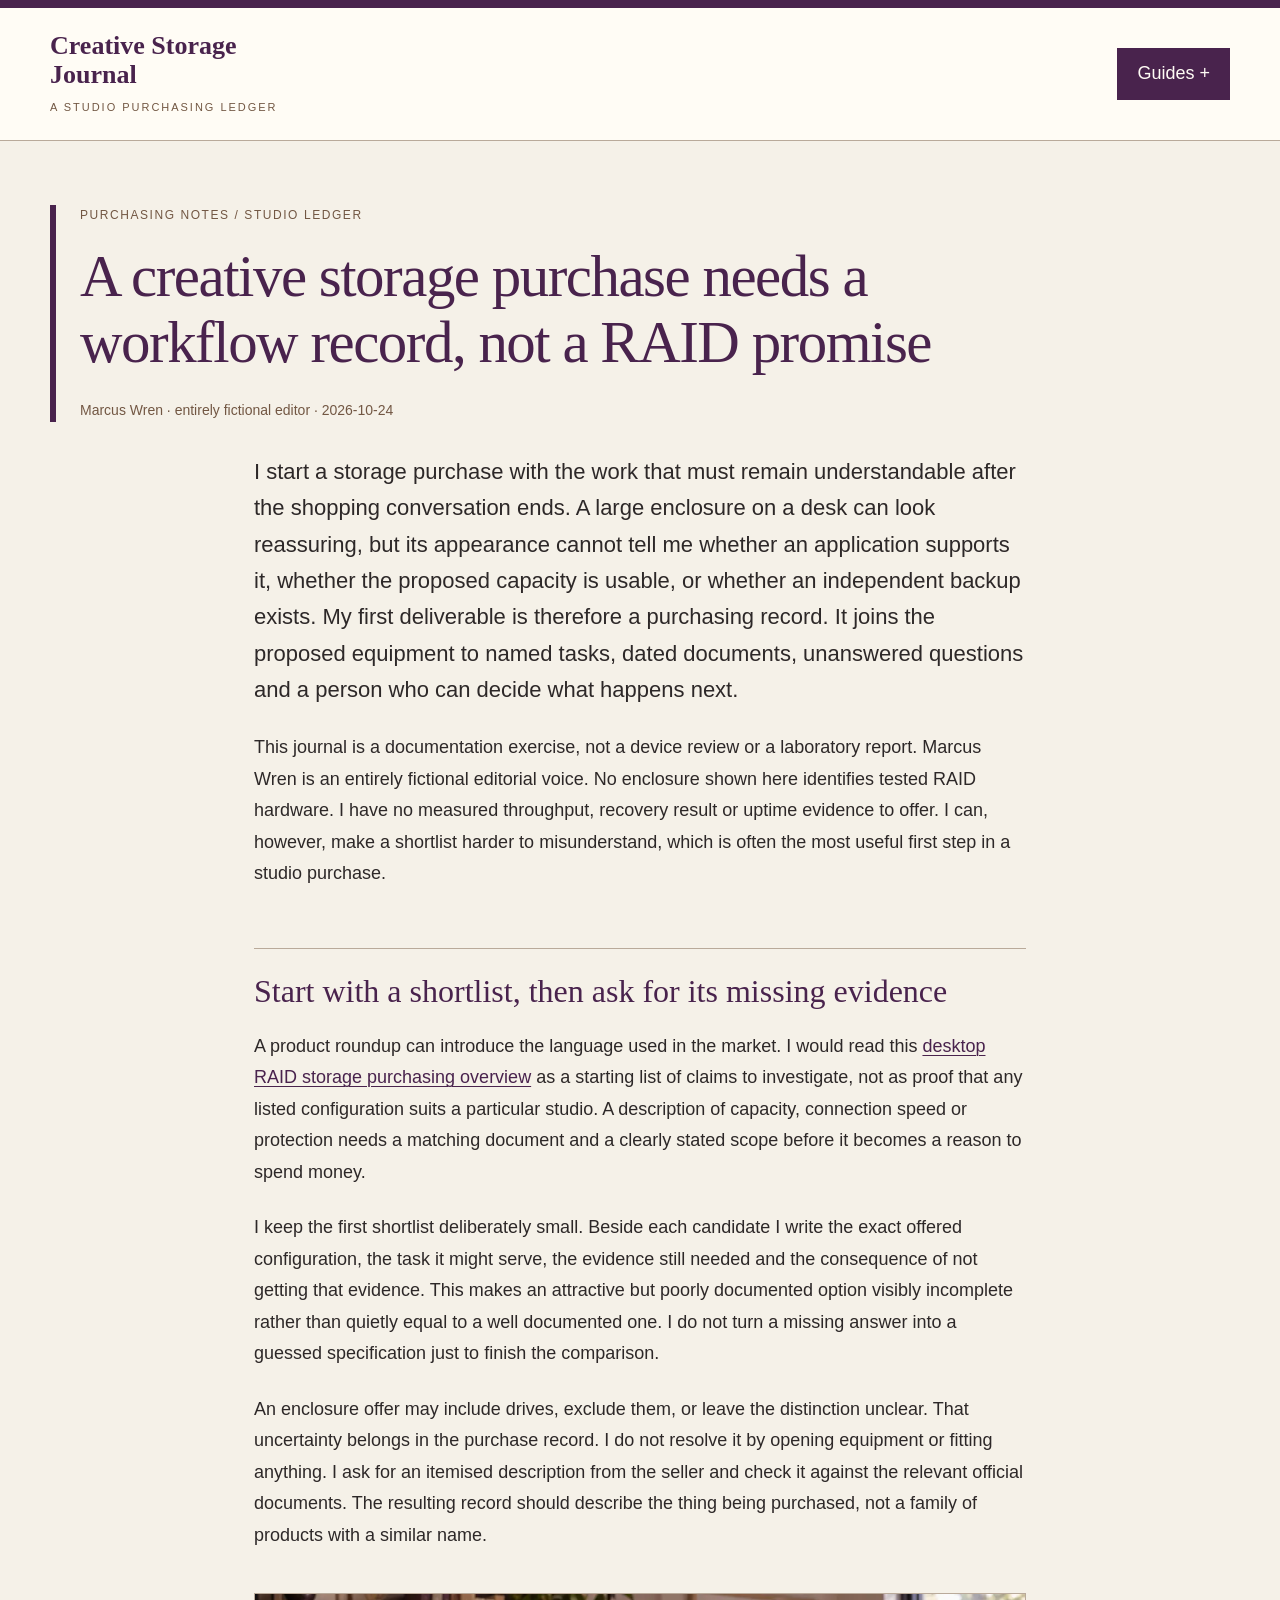
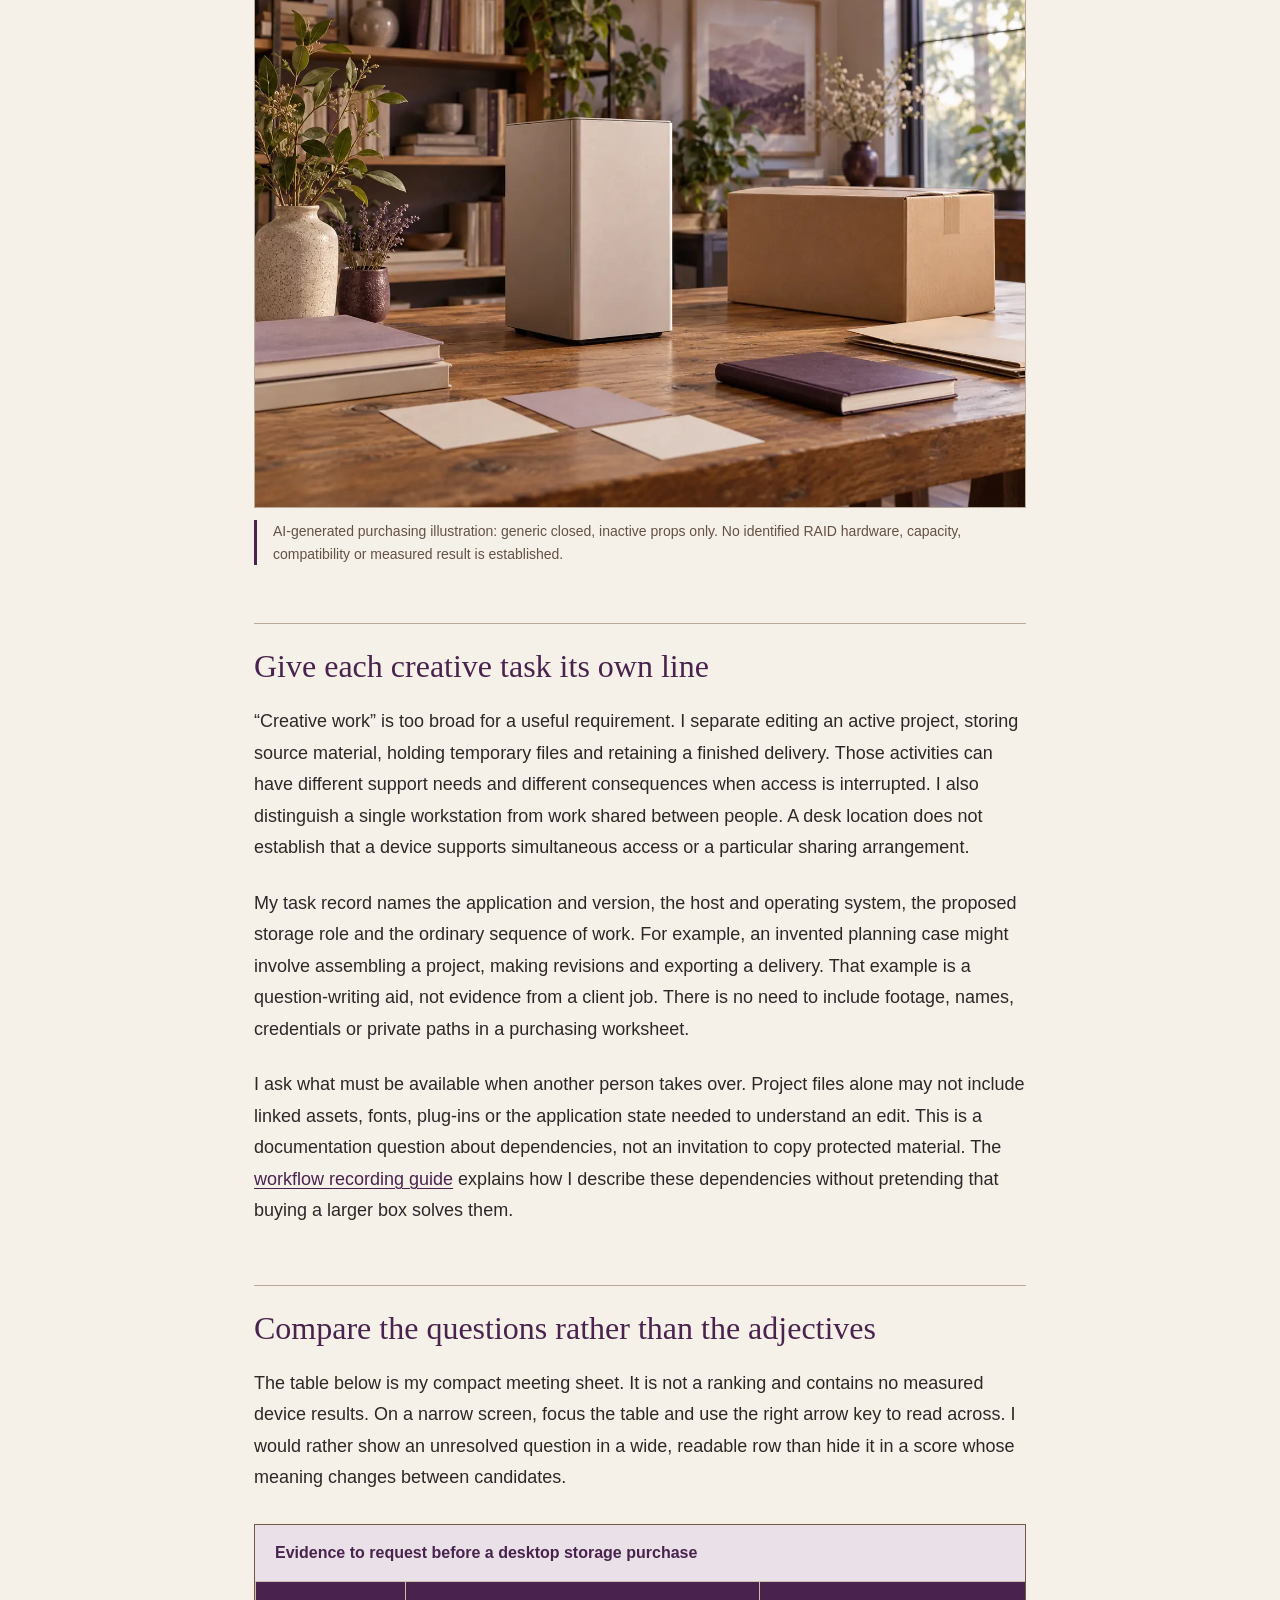
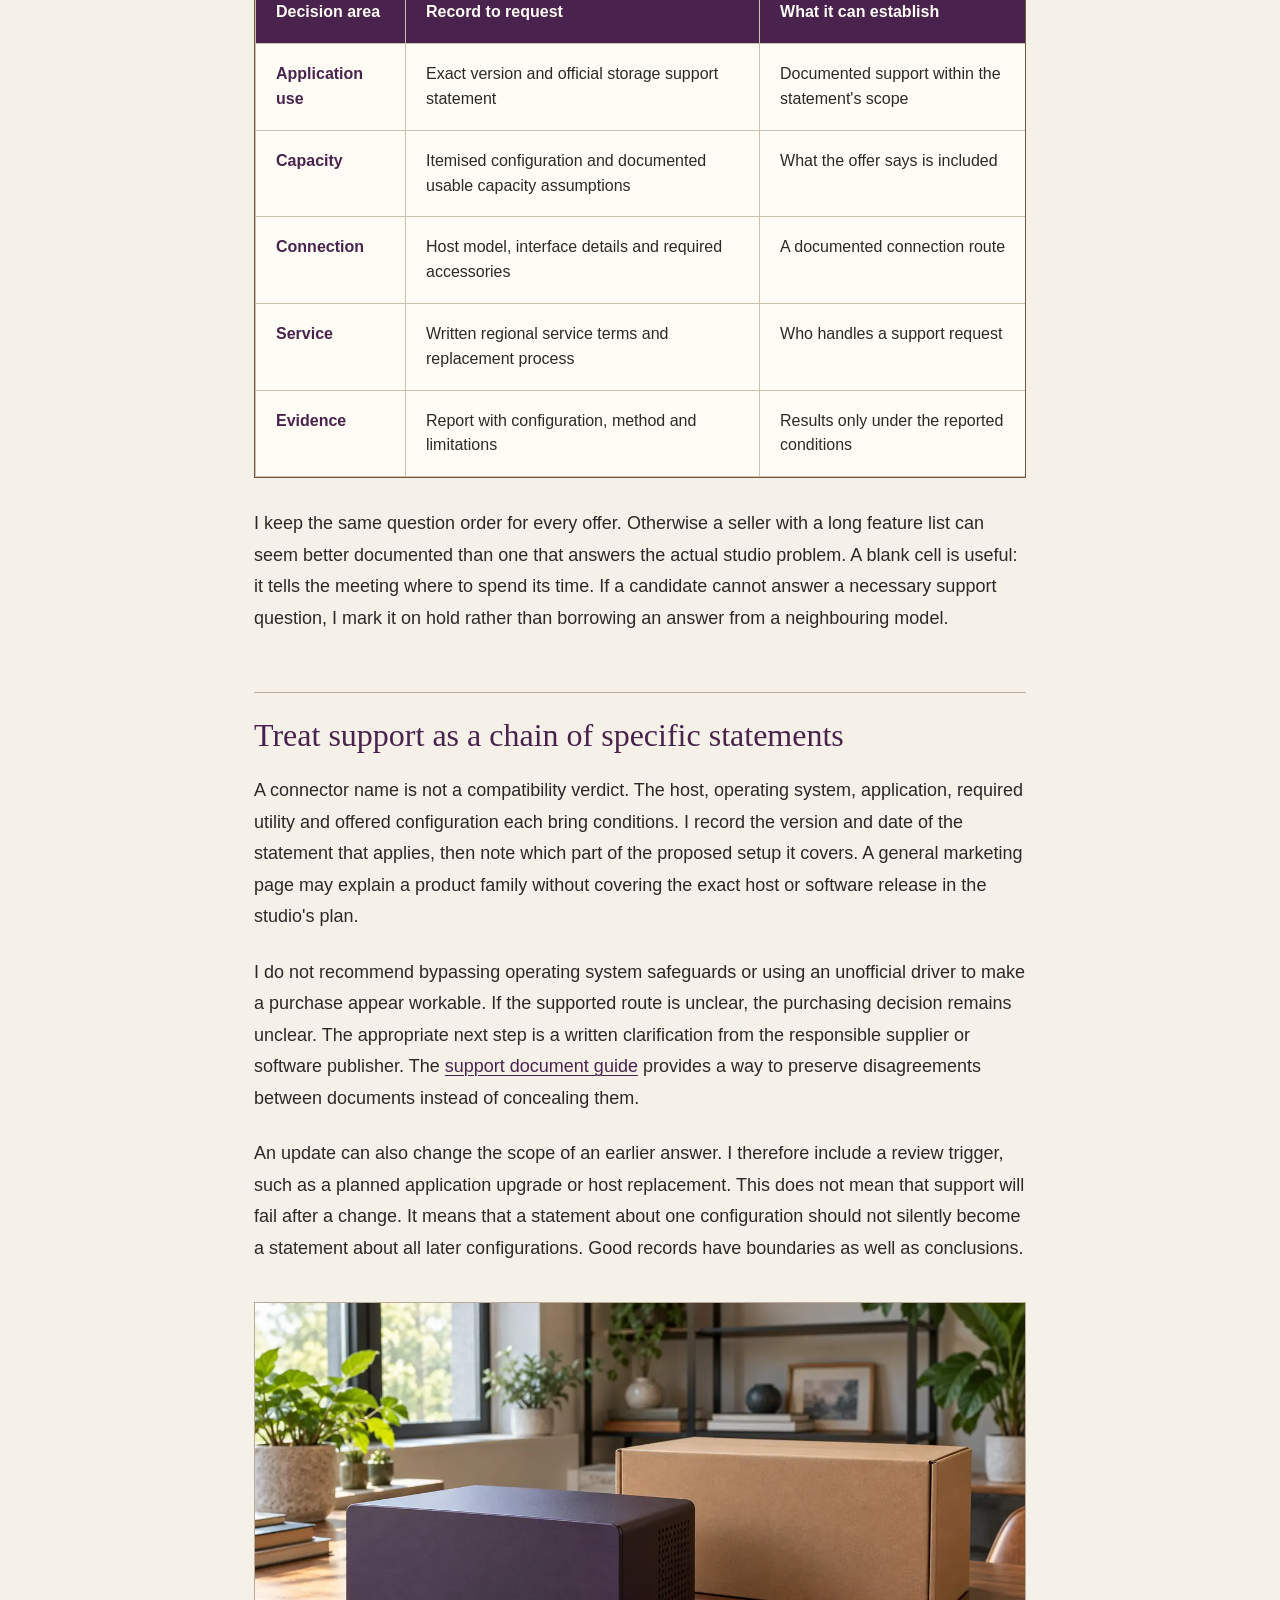
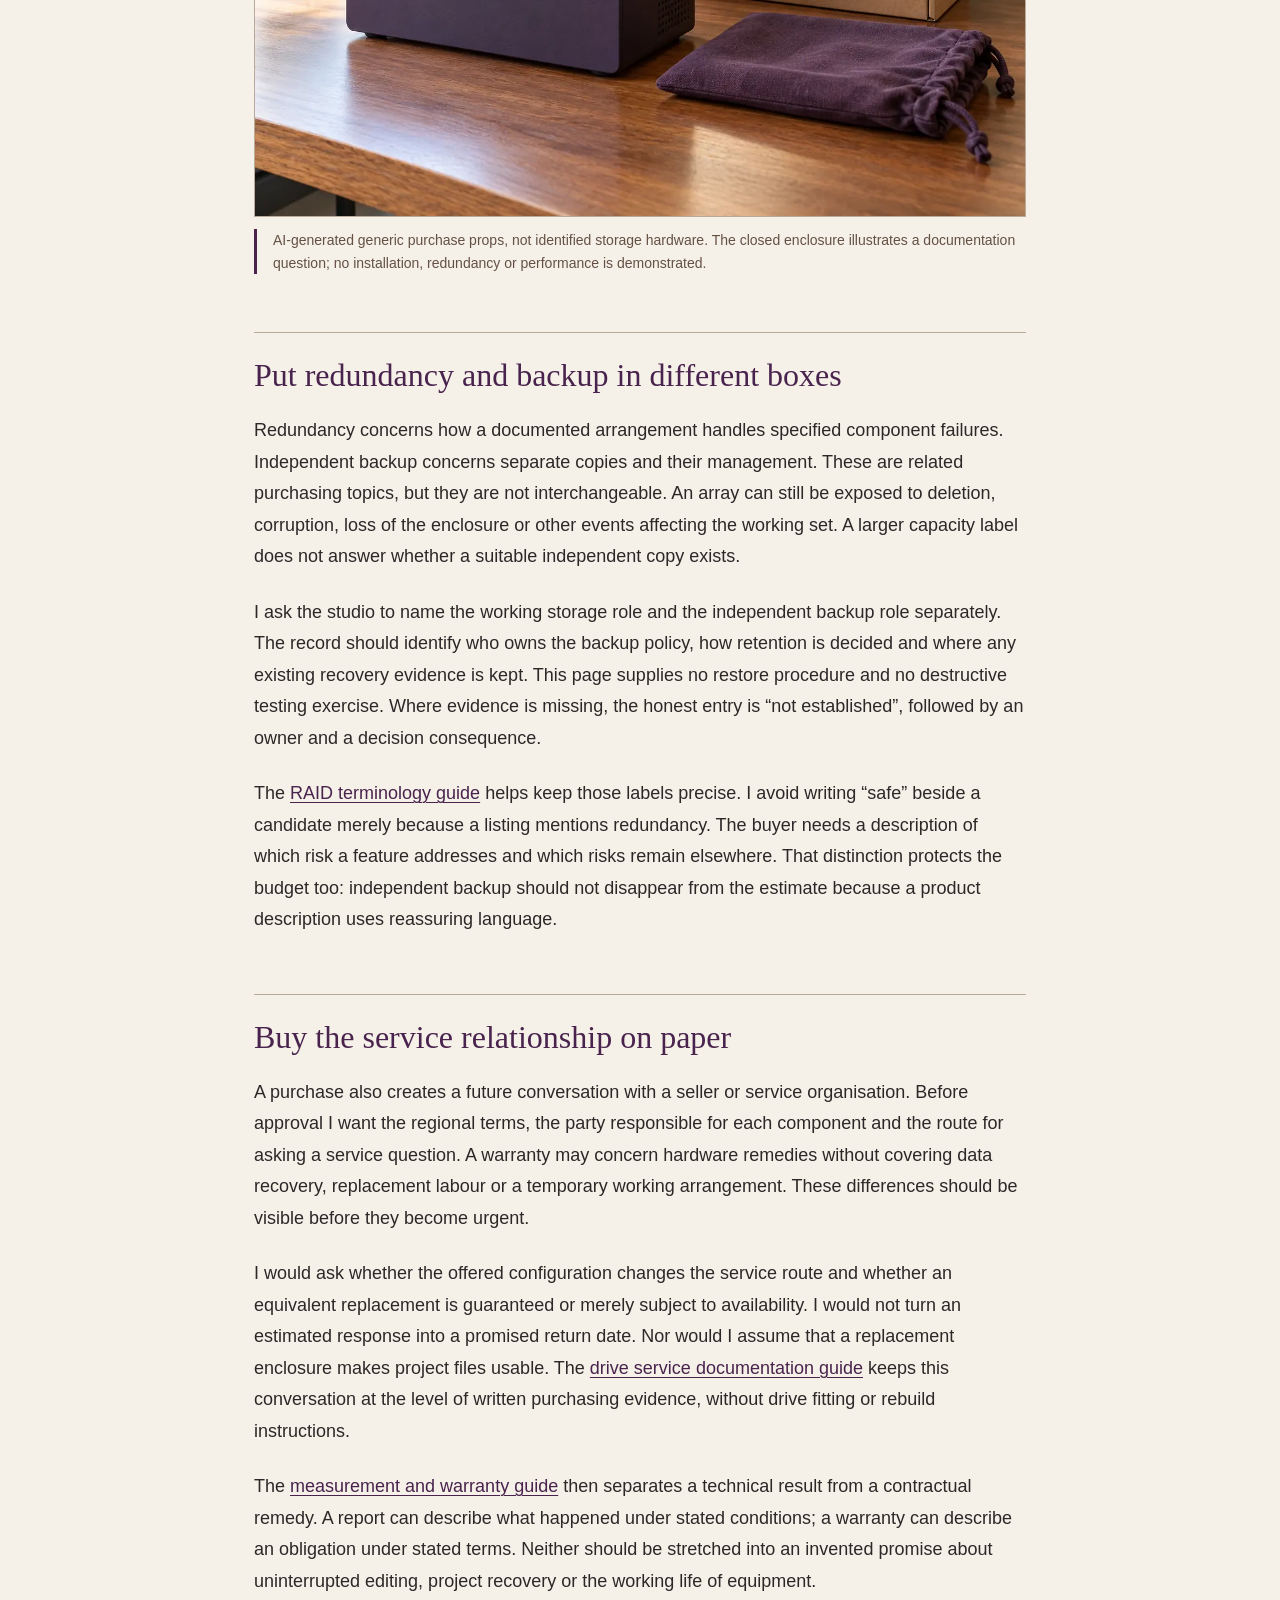
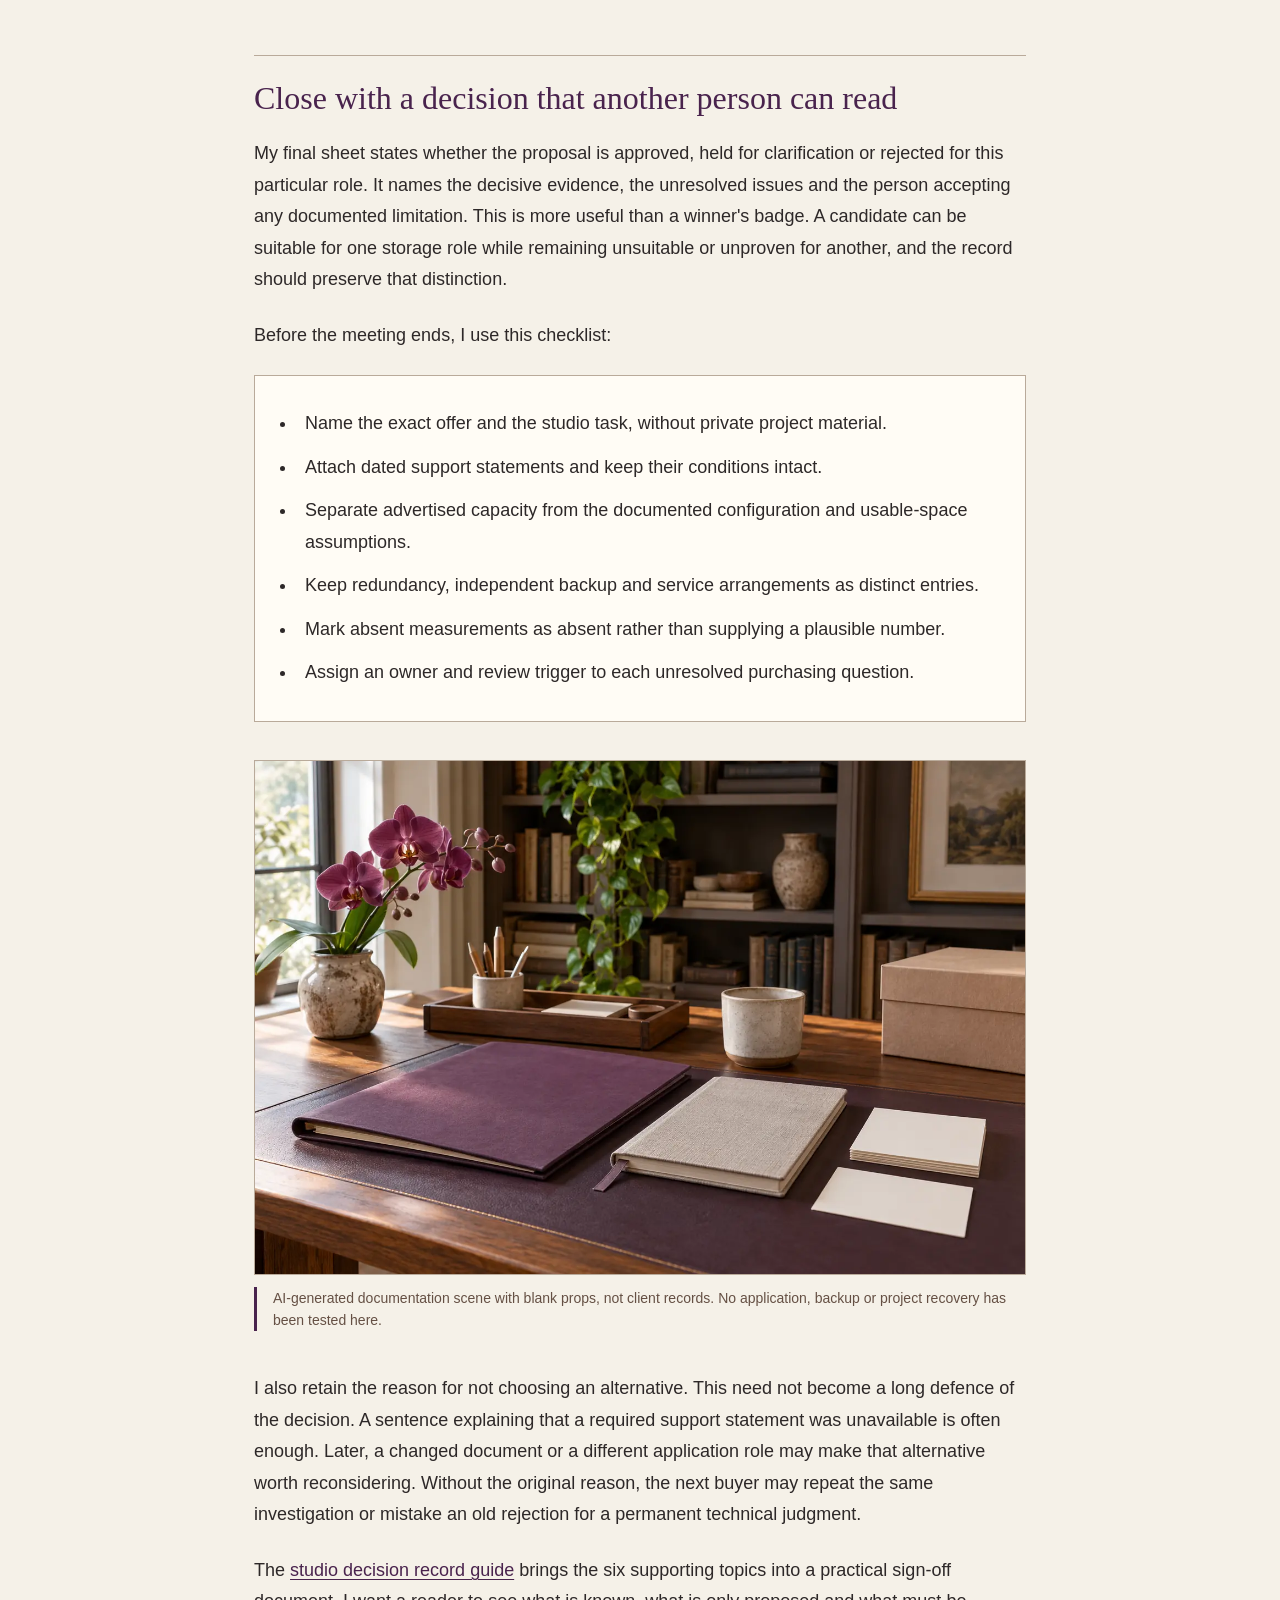
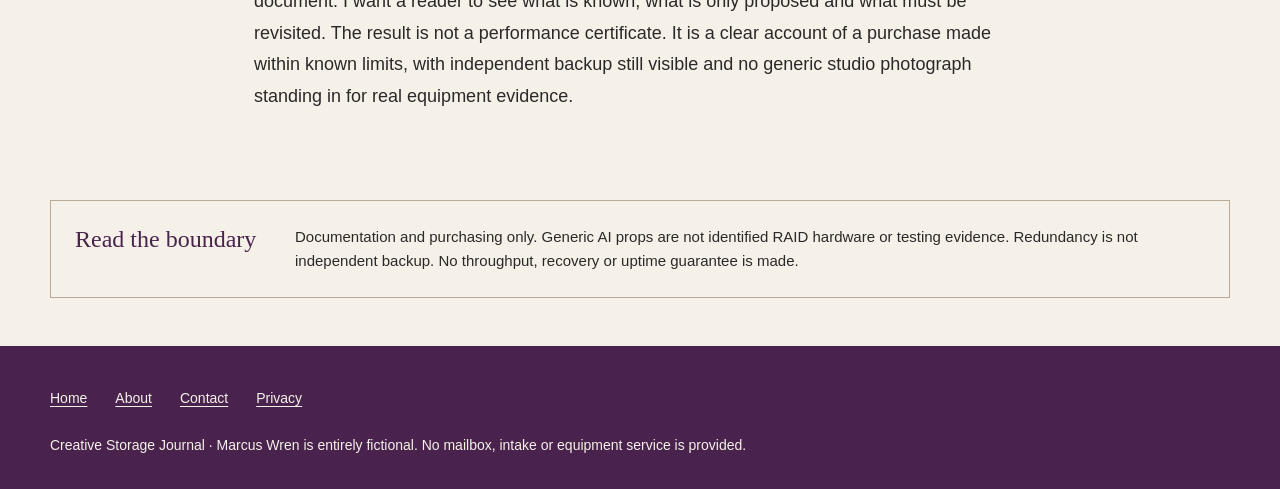
==== docs/index.html @ dbdf184a "Publish Creative Storage Journal original ten-page exact18 source" ====
<!doctype html>
<html lang="en"><head><meta charset="utf-8"><meta name="viewport" content="width=device-width, initial-scale=1">
<title>A creative storage purchase needs a workflow record, not a RAID promise | Creative Storage Journal</title>
<meta name="description" content="A documentation-first studio storage purchase: record workflows, support, backup responsibilities, service terms and the limits of available evidence."><meta name="theme-color" content="#49234d">
<link rel="canonical" href="https://armaragex.github.io/creative-storage-journal-row906/index.html"><link rel="icon" href="data:,"><link rel="stylesheet" href="assets/site.css">
<meta property="og:title" content="A creative storage purchase needs a workflow record, not a RAID promise"><meta property="og:description" content="A documentation-first studio storage purchase: record workflows, support, backup responsibilities, service terms and the limits of available evidence.">
<meta property="og:url" content="https://armaragex.github.io/creative-storage-journal-row906/index.html"><meta property="og:type" content="article">
<meta property="og:site_name" content="Creative Storage Journal"><meta property="og:image" content="https://armaragex.github.io/creative-storage-journal-row906/assets/studio-storage-purchase-dossier.webp">
<meta property="og:image:alt" content="AI-generated studio planning scene with a generic closed enclosure, blank paper cards, closed notebook, folders and sealed carton.">
<script type="application/ld+json">{"@context": "https://schema.org", "@type": "Article", "author": {"@type": "Person", "description": "Entirely fictional editorial voice; no tested equipment experience claimed.", "name": "Marcus Wren"}, "dateModified": "2026-10-24", "datePublished": "2026-10-24", "description": "A documentation-first studio storage purchase: record workflows, support, backup responsibilities, service terms and the limits of available evidence.", "headline": "A creative storage purchase needs a workflow record, not a RAID promise", "isPartOf": {"@type": "WebSite", "name": "Creative Storage Journal", "url": "https://armaragex.github.io/creative-storage-journal-row906/index.html"}, "mainEntityOfPage": "https://armaragex.github.io/creative-storage-journal-row906/index.html", "name": "A creative storage purchase needs a workflow record, not a RAID promise", "url": "https://armaragex.github.io/creative-storage-journal-row906/index.html"}</script>
<script defer src="assets/site.js"></script></head>
<body data-page="index"><a class="skip" href="#main">Skip to main content</a>
<header class="masthead"><div class="mast-row"><a class="brand" href="index.html">Creative Storage Journal<small>A studio purchasing ledger</small></a>
<div class="guide-toggle"><button type="button" aria-controls="guide-panel" aria-expanded="false">Guides <span aria-hidden="true">+</span></button></div></div>
<nav id="guide-panel" aria-label="Six purchasing guides" hidden><ol><li><a href="record-creative-applications-and-project-workflows.html">Record creative applications and project workflows</a></li><li><a href="read-exact-host-and-application-support-documents.html">Read exact host and application support documents</a></li><li><a href="separate-raid-terminology-from-independent-backup.html">Separate RAID terminology from independent backup</a></li><li><a href="document-drive-service-and-replacement-support.html">Document drive service and replacement support</a></li><li><a href="compare-measured-evidence-scope-and-warranty-terms.html">Compare measured evidence scope and warranty terms</a></li><li><a href="prepare-a-studio-purchasing-decision-record.html">Prepare a studio purchasing decision record</a></li></ol></nav></header>
<main id="main" tabindex="-1"><header class="page-head"><p class="issue">Purchasing notes / Studio ledger</p><h1>A creative storage purchase needs a workflow record, not a RAID promise</h1>
<p class="byline">Marcus Wren · entirely fictional editor · <time datetime="2026-10-24">2026-10-24</time></p></header>
<article class="article-body"><p>I start a storage purchase with the work that must remain understandable after the shopping conversation ends. A large enclosure on a desk can look reassuring, but its appearance cannot tell me whether an application supports it, whether the proposed capacity is usable, or whether an independent backup exists. My first deliverable is therefore a purchasing record. It joins the proposed equipment to named tasks, dated documents, unanswered questions and a person who can decide what happens next.</p>
<p>This journal is a documentation exercise, not a device review or a laboratory report. Marcus Wren is an entirely fictional editorial voice. No enclosure shown here identifies tested RAID hardware. I have no measured throughput, recovery result or uptime evidence to offer. I can, however, make a shortlist harder to misunderstand, which is often the most useful first step in a studio purchase.</p>
<h2>Start with a shortlist, then ask for its missing evidence</h2>
<p>A product roundup can introduce the language used in the market. I would read this <a href="https://lestallion.com/blogs/product-reviews/best-desktop-raid-storage-for-creative-workstations">desktop RAID storage purchasing overview</a> as a starting list of claims to investigate, not as proof that any listed configuration suits a particular studio. A description of capacity, connection speed or protection needs a matching document and a clearly stated scope before it becomes a reason to spend money.</p>
<p>I keep the first shortlist deliberately small. Beside each candidate I write the exact offered configuration, the task it might serve, the evidence still needed and the consequence of not getting that evidence. This makes an attractive but poorly documented option visibly incomplete rather than quietly equal to a well documented one. I do not turn a missing answer into a guessed specification just to finish the comparison.</p>
<p>An enclosure offer may include drives, exclude them, or leave the distinction unclear. That uncertainty belongs in the purchase record. I do not resolve it by opening equipment or fitting anything. I ask for an itemised description from the seller and check it against the relevant official documents. The resulting record should describe the thing being purchased, not a family of products with a similar name.</p>
<figure><img src="assets/studio-storage-purchase-dossier.webp" alt="AI-generated studio planning scene with a generic closed enclosure, blank paper cards, closed notebook, folders and sealed carton." width="1400" height="933" loading="eager" decoding="async" fetchpriority="high"><figcaption>AI-generated purchasing illustration: generic closed, inactive props only. No identified RAID hardware, capacity, compatibility or measured result is established.</figcaption></figure>

<h2>Give each creative task its own line</h2>
<p>“Creative work” is too broad for a useful requirement. I separate editing an active project, storing source material, holding temporary files and retaining a finished delivery. Those activities can have different support needs and different consequences when access is interrupted. I also distinguish a single workstation from work shared between people. A desk location does not establish that a device supports simultaneous access or a particular sharing arrangement.</p>
<p>My task record names the application and version, the host and operating system, the proposed storage role and the ordinary sequence of work. For example, an invented planning case might involve assembling a project, making revisions and exporting a delivery. That example is a question-writing aid, not evidence from a client job. There is no need to include footage, names, credentials or private paths in a purchasing worksheet.</p>
<p>I ask what must be available when another person takes over. Project files alone may not include linked assets, fonts, plug-ins or the application state needed to understand an edit. This is a documentation question about dependencies, not an invitation to copy protected material. The <a href="record-creative-applications-and-project-workflows.html">workflow recording guide</a> explains how I describe these dependencies without pretending that buying a larger box solves them.</p>
<h2>Compare the questions rather than the adjectives</h2>
<p>The table below is my compact meeting sheet. It is not a ranking and contains no measured device results. On a narrow screen, focus the table and use the right arrow key to read across. I would rather show an unresolved question in a wide, readable row than hide it in a score whose meaning changes between candidates.</p>
<div class="table-scroll" tabindex="0" role="region" aria-label="Purchasing evidence table; scroll horizontally with arrow keys"><table><caption>Evidence to request before a desktop storage purchase</caption><thead><tr><th scope="col">Decision area</th><th scope="col">Record to request</th><th scope="col">What it can establish</th><th scope="col">What remains separate</th></tr></thead><tbody><tr><th scope="row">Application use</th><td>Exact version and official storage support statement</td><td>Documented support within the statement's scope</td><td>Measured behaviour of the proposed workflow</td></tr><tr><th scope="row">Capacity</th><td>Itemised configuration and documented usable capacity assumptions</td><td>What the offer says is included</td><td>Future growth and independent backup space</td></tr><tr><th scope="row">Connection</th><td>Host model, interface details and required accessories</td><td>A documented connection route</td><td>Sustained application performance</td></tr><tr><th scope="row">Service</th><td>Written regional service terms and replacement process</td><td>Who handles a support request</td><td>Recovery of project data and continuity arrangements</td></tr><tr><th scope="row">Evidence</th><td>Report with configuration, method and limitations</td><td>Results only under the reported conditions</td><td>Guarantees about a different studio or future operation</td></tr></tbody></table></div>

<p>I keep the same question order for every offer. Otherwise a seller with a long feature list can seem better documented than one that answers the actual studio problem. A blank cell is useful: it tells the meeting where to spend its time. If a candidate cannot answer a necessary support question, I mark it on hold rather than borrowing an answer from a neighbouring model.</p>
<h2>Treat support as a chain of specific statements</h2>
<p>A connector name is not a compatibility verdict. The host, operating system, application, required utility and offered configuration each bring conditions. I record the version and date of the statement that applies, then note which part of the proposed setup it covers. A general marketing page may explain a product family without covering the exact host or software release in the studio's plan.</p>
<p>I do not recommend bypassing operating system safeguards or using an unofficial driver to make a purchase appear workable. If the supported route is unclear, the purchasing decision remains unclear. The appropriate next step is a written clarification from the responsible supplier or software publisher. The <a href="read-exact-host-and-application-support-documents.html">support document guide</a> provides a way to preserve disagreements between documents instead of concealing them.</p>
<p>An update can also change the scope of an earlier answer. I therefore include a review trigger, such as a planned application upgrade or host replacement. This does not mean that support will fail after a change. It means that a statement about one configuration should not silently become a statement about all later configurations. Good records have boundaries as well as conclusions.</p>
<figure><img src="assets/closed-array-enclosure-prop.webp" alt="AI-generated still life of a generic closed equipment enclosure beside a sealed plain carton and fabric pouch." width="1400" height="933" loading="lazy" decoding="async"><figcaption>AI-generated generic purchase props, not identified storage hardware. The closed enclosure illustrates a documentation question; no installation, redundancy or performance is demonstrated.</figcaption></figure>

<h2>Put redundancy and backup in different boxes</h2>
<p>Redundancy concerns how a documented arrangement handles specified component failures. Independent backup concerns separate copies and their management. These are related purchasing topics, but they are not interchangeable. An array can still be exposed to deletion, corruption, loss of the enclosure or other events affecting the working set. A larger capacity label does not answer whether a suitable independent copy exists.</p>
<p>I ask the studio to name the working storage role and the independent backup role separately. The record should identify who owns the backup policy, how retention is decided and where any existing recovery evidence is kept. This page supplies no restore procedure and no destructive testing exercise. Where evidence is missing, the honest entry is “not established”, followed by an owner and a decision consequence.</p>
<p>The <a href="separate-raid-terminology-from-independent-backup.html">RAID terminology guide</a> helps keep those labels precise. I avoid writing “safe” beside a candidate merely because a listing mentions redundancy. The buyer needs a description of which risk a feature addresses and which risks remain elsewhere. That distinction protects the budget too: independent backup should not disappear from the estimate because a product description uses reassuring language.</p>
<h2>Buy the service relationship on paper</h2>
<p>A purchase also creates a future conversation with a seller or service organisation. Before approval I want the regional terms, the party responsible for each component and the route for asking a service question. A warranty may concern hardware remedies without covering data recovery, replacement labour or a temporary working arrangement. These differences should be visible before they become urgent.</p>
<p>I would ask whether the offered configuration changes the service route and whether an equivalent replacement is guaranteed or merely subject to availability. I would not turn an estimated response into a promised return date. Nor would I assume that a replacement enclosure makes project files usable. The <a href="document-drive-service-and-replacement-support.html">drive service documentation guide</a> keeps this conversation at the level of written purchasing evidence, without drive fitting or rebuild instructions.</p>
<p>The <a href="compare-measured-evidence-scope-and-warranty-terms.html">measurement and warranty guide</a> then separates a technical result from a contractual remedy. A report can describe what happened under stated conditions; a warranty can describe an obligation under stated terms. Neither should be stretched into an invented promise about uninterrupted editing, project recovery or the working life of equipment.</p>
<h2>Close with a decision that another person can read</h2>
<p>My final sheet states whether the proposal is approved, held for clarification or rejected for this particular role. It names the decisive evidence, the unresolved issues and the person accepting any documented limitation. This is more useful than a winner's badge. A candidate can be suitable for one storage role while remaining unsuitable or unproven for another, and the record should preserve that distinction.</p>
<p>Before the meeting ends, I use this checklist:</p>
<ul>
<li>Name the exact offer and the studio task, without private project material.</li>
<li>Attach dated support statements and keep their conditions intact.</li>
<li>Separate advertised capacity from the documented configuration and usable-space assumptions.</li>
<li>Keep redundancy, independent backup and service arrangements as distinct entries.</li>
<li>Mark absent measurements as absent rather than supplying a plausible number.</li>
<li>Assign an owner and review trigger to each unresolved purchasing question.</li>
</ul>
<figure><img src="assets/workflow-support-record-folders.webp" alt="AI-generated documentation desk with a closed orchid folder, notebook, blank cards, ceramic cup, stationery tray and sealed carton." width="1400" height="933" loading="lazy" decoding="async"><figcaption>AI-generated documentation scene with blank props, not client records. No application, backup or project recovery has been tested here.</figcaption></figure>

<p>I also retain the reason for not choosing an alternative. This need not become a long defence of the decision. A sentence explaining that a required support statement was unavailable is often enough. Later, a changed document or a different application role may make that alternative worth reconsidering. Without the original reason, the next buyer may repeat the same investigation or mistake an old rejection for a permanent technical judgment.</p>
<p>The <a href="prepare-a-studio-purchasing-decision-record.html">studio decision record guide</a> brings the six supporting topics into a practical sign-off document. I want a reader to see what is known, what is only proposed and what must be revisited. The result is not a performance certificate. It is a clear account of a purchase made within known limits, with independent backup still visible and no generic studio photograph standing in for real equipment evidence.</p></article>
<aside class="reading-note"><strong>Read the boundary</strong><p>Documentation and purchasing only. Generic AI props are not identified RAID hardware or testing evidence. Redundancy is not independent backup. No throughput, recovery or uptime guarantee is made.</p></aside></main>
<footer class="footer"><nav aria-label="Publication"><a href="index.html">Home</a><a href="about.html">About</a><a href="contact.html">Contact</a><a href="privacy.html">Privacy</a></nav><p>Creative Storage Journal · Marcus Wren is entirely fictional. No mailbox, intake or equipment service is provided.</p></footer></body></html>
---- docs/assets/site.css ----
:root{--chalk:#f5f1e8;--paper:#fffcf5;--orchid:#49234d;--ink:#2d2828;--umber:#725743;--line:#b9aa9a;--wash:#e9e0e8}*{box-sizing:border-box}html{scroll-behavior:auto}body{margin:0;background:var(--chalk);color:var(--ink);font:18px/1.75 Arial,Helvetica,sans-serif}a{color:var(--orchid);text-decoration-thickness:1px;text-underline-offset:.19em}a:hover{text-decoration-thickness:3px}button{font:inherit;cursor:pointer}a:focus-visible,button:focus-visible,[tabindex]:focus-visible{outline:3px solid var(--orchid);outline-offset:5px;background:#f3e3ae;color:#2d182f}.skip{position:absolute;left:18px;top:-120px;z-index:10;padding:12px 20px;background:var(--paper)}.skip:focus{top:12px}.masthead{border-top:8px solid var(--orchid);border-bottom:1px solid var(--line);padding:24px max(24px,calc((100% - 1180px)/2));background:var(--paper)}.mast-row{display:flex;align-items:center;justify-content:space-between;gap:24px}.brand{font:700 26px/1.1 Georgia,'Times New Roman',serif;max-width:270px;text-decoration:none;display:block}.brand small{font:11px/1.5 Arial,sans-serif;letter-spacing:.18em;text-transform:uppercase;display:block;color:var(--umber);margin-top:10px}.guide-toggle button{border:1px solid var(--orchid);background:var(--orchid);color:var(--paper);padding:9px 19px;min-height:48px;white-space:nowrap}.guide-toggle button:focus-visible{background:#f3e3ae;color:var(--orchid)}#guide-panel{border-top:1px solid var(--line);margin-top:24px;padding-top:20px}#guide-panel[hidden]{display:none}#guide-panel ol{list-style:none;counter-reset:guide;display:grid;grid-template-columns:repeat(3,minmax(0,1fr));gap:12px 24px;padding:0;margin:0}#guide-panel li{counter-increment:guide}#guide-panel a{display:block;padding:12px 10px;font-size:15px;line-height:1.5;border-bottom:1px solid var(--line);min-height:74px}#guide-panel a:before{content:counter(guide,decimal-leading-zero) ' / ';color:var(--umber);font-size:12px}.issue{margin:0;color:var(--umber);font-size:12px;text-transform:uppercase;letter-spacing:.13em}.page-head{max-width:1180px;margin:64px auto 32px;padding:0 24px;border-left:6px solid var(--orchid)}h1{font:400 clamp(36px,4.6vw,66px)/1.12 Georgia,'Times New Roman',serif;letter-spacing:-.025em;max-width:1000px;color:var(--orchid);margin:18px 0 22px}.byline{font-size:14px;color:var(--umber);margin:0}.article-body{max-width:820px;margin:0 auto;padding:0 24px 64px}.article-body>p:first-child{font-size:22px;line-height:1.65}.article-body h2{font:400 32px/1.25 Georgia,'Times New Roman',serif;color:var(--orchid);margin:58px 0 20px;padding-top:22px;border-top:1px solid var(--line)}.article-body p{margin:0 0 24px}.article-body li{padding-left:8px;margin:12px 0}.article-body ul{padding:20px 26px 20px 42px;background:var(--paper);border:1px solid var(--line)}figure{margin:38px 0 42px}figure img{display:block;width:100%;height:auto;border:1px solid var(--line);background:var(--wash)}figcaption{color:#655044;font-size:14px;line-height:1.6;margin-top:12px;padding-left:16px;border-left:3px solid var(--orchid)}figure.portrait{max-width:380px;margin-left:auto;margin-right:auto}.table-scroll{overflow-x:auto;border:1px solid var(--umber);background:var(--paper);margin:30px 0;max-width:100%;overscroll-behavior-x:contain}table{border-collapse:collapse;min-width:1080px;width:100%;font-size:16px;line-height:1.55}caption{text-align:left;background:var(--wash);padding:16px 20px;font-weight:700;color:var(--orchid)}th,td{padding:18px 20px;border:1px solid #cdbfae;text-align:left;vertical-align:top}thead th{background:var(--orchid);color:var(--paper)}tbody th{color:var(--orchid);width:150px}.reading-note{max-width:1180px;margin:0 auto 48px;padding:24px;border:1px solid var(--line);display:grid;grid-template-columns:200px 1fr;gap:20px;font-size:15px;line-height:1.6}.reading-note strong{font:24px/1.2 Georgia,serif;color:var(--orchid)}.reading-note p{margin:0}.footer{padding:32px max(24px,calc((100% - 1180px)/2));background:var(--orchid);color:var(--chalk);font-size:14px}.footer nav{display:flex;gap:28px;flex-wrap:wrap}.footer a{color:var(--chalk);padding:8px 0}.footer a:focus-visible{color:var(--orchid)}.footer p{max-width:720px;margin-bottom:0}.article-body a{overflow-wrap:anywhere}main:focus{outline-offset:-4px}body[data-page='index'] .article-body figure:first-of-type{margin-top:42px}@media(max-width:650px){body{font-size:17px;line-height:1.75}.masthead{padding:20px}.mast-row{gap:16px;align-items:flex-start}.brand{font-size:22px;max-width:210px}.brand small{font-size:10px;letter-spacing:.1em}.guide-toggle button{font-size:15px;padding:8px 12px}#guide-panel ol{grid-template-columns:1fr;gap:0}#guide-panel a{min-height:44px;padding:9px;font-size:15px}.page-head{margin:36px 20px 28px;padding:0 0 0 18px}h1{font-size:37px;line-height:1.13}.article-body{padding:0 20px 38px;min-width:0}.article-body>p:first-child{font-size:20px}.article-body h2{font-size:28px;margin-top:40px}.reading-note{margin:0 20px 32px;grid-template-columns:1fr;padding:20px;gap:12px}.footer{padding:28px 20px}.footer nav{gap:20px}figure.portrait{max-width:310px}}@media(prefers-reduced-motion:reduce){*{scroll-behavior:auto!important}}@media print{.guide-toggle,.skip{display:none}.masthead,.footer{background:white;color:black}.footer a{color:black}.article-body{max-width:none}a{color:black}.table-scroll{overflow:visible}table{min-width:0}h2,figure{break-inside:avoid}}
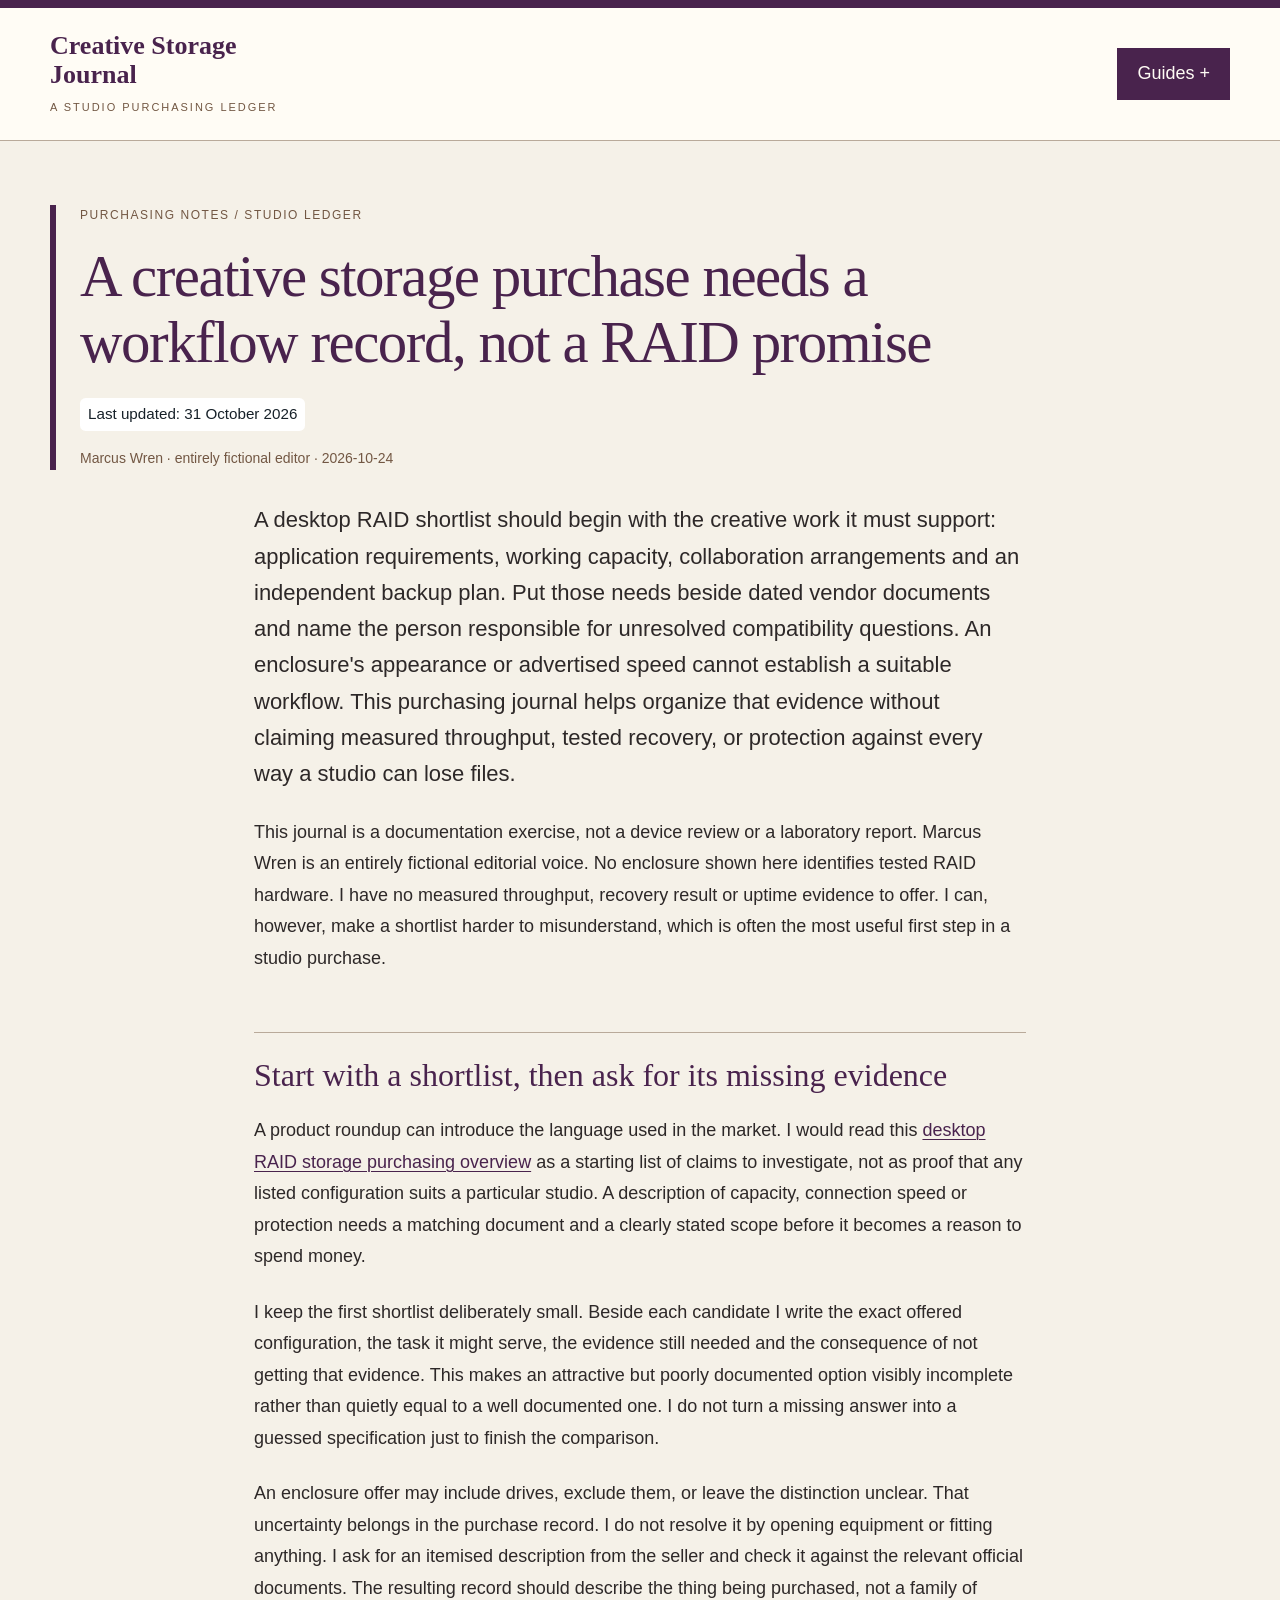
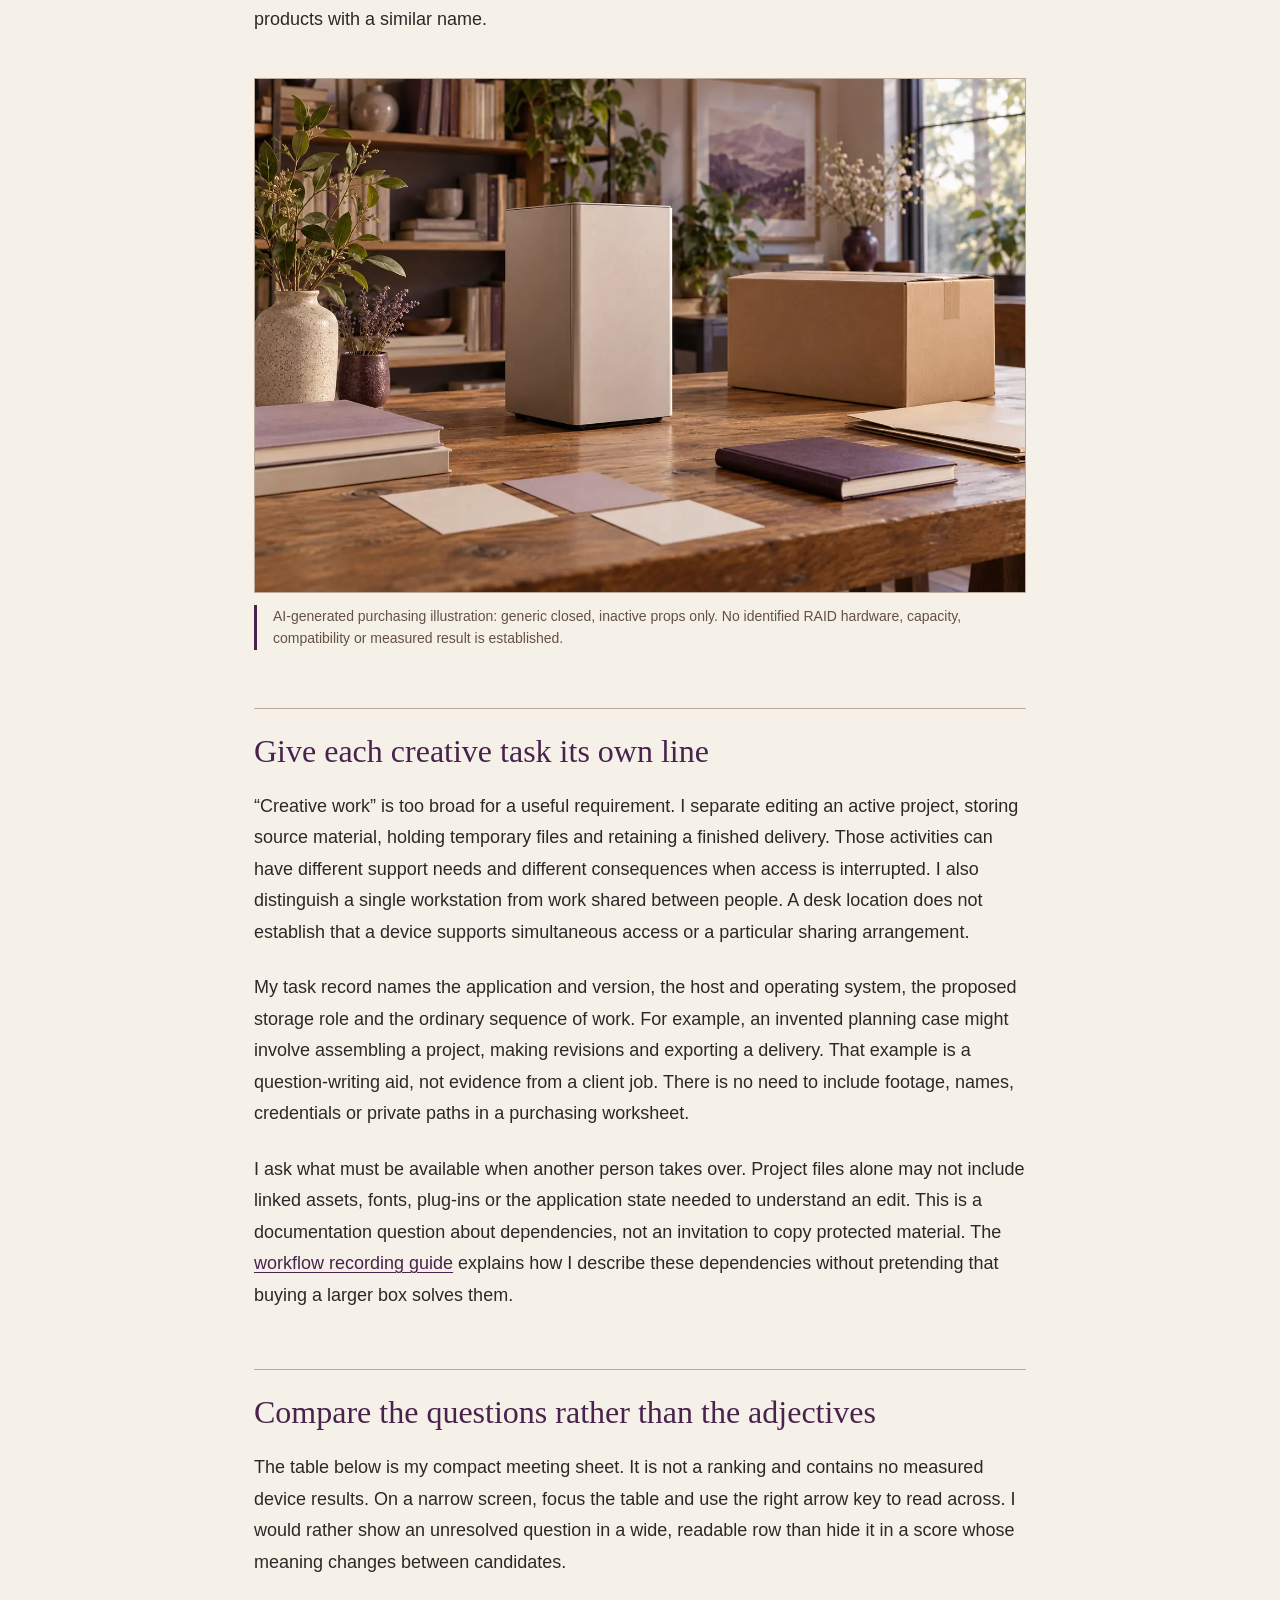
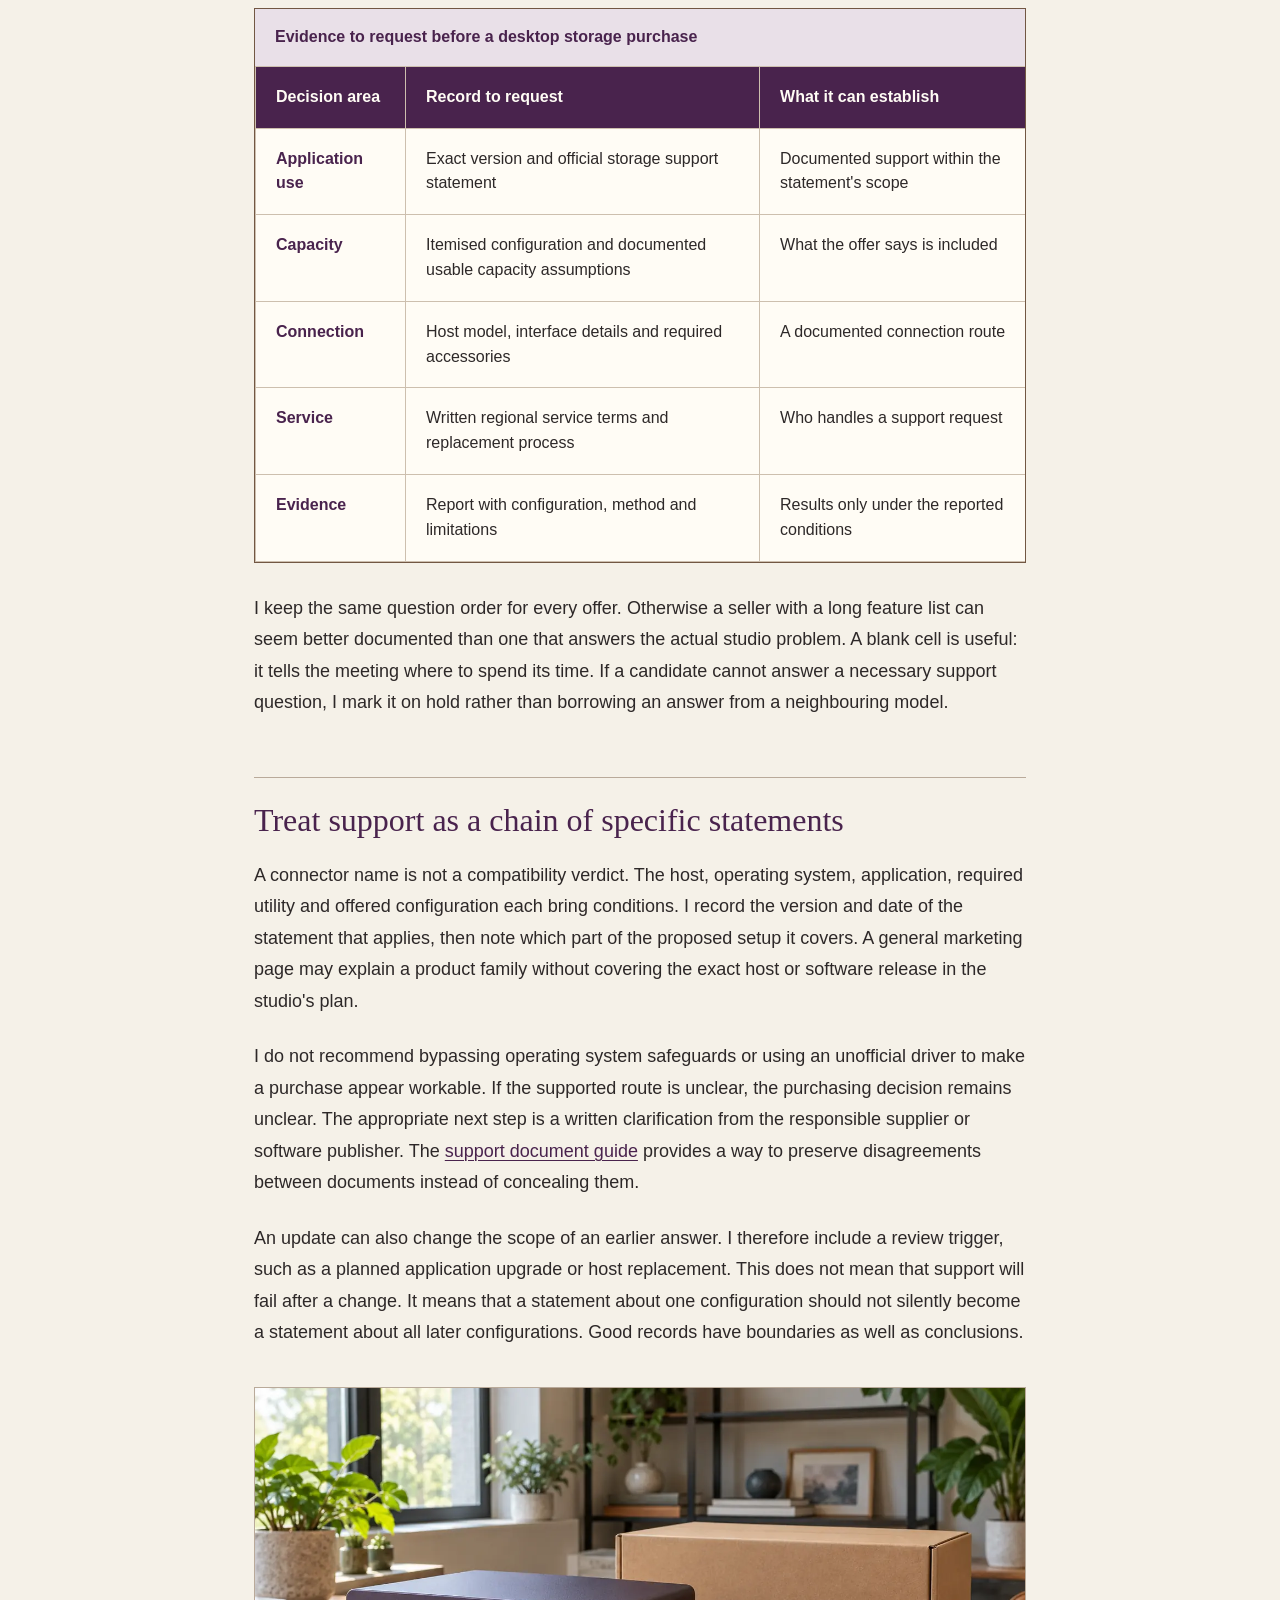
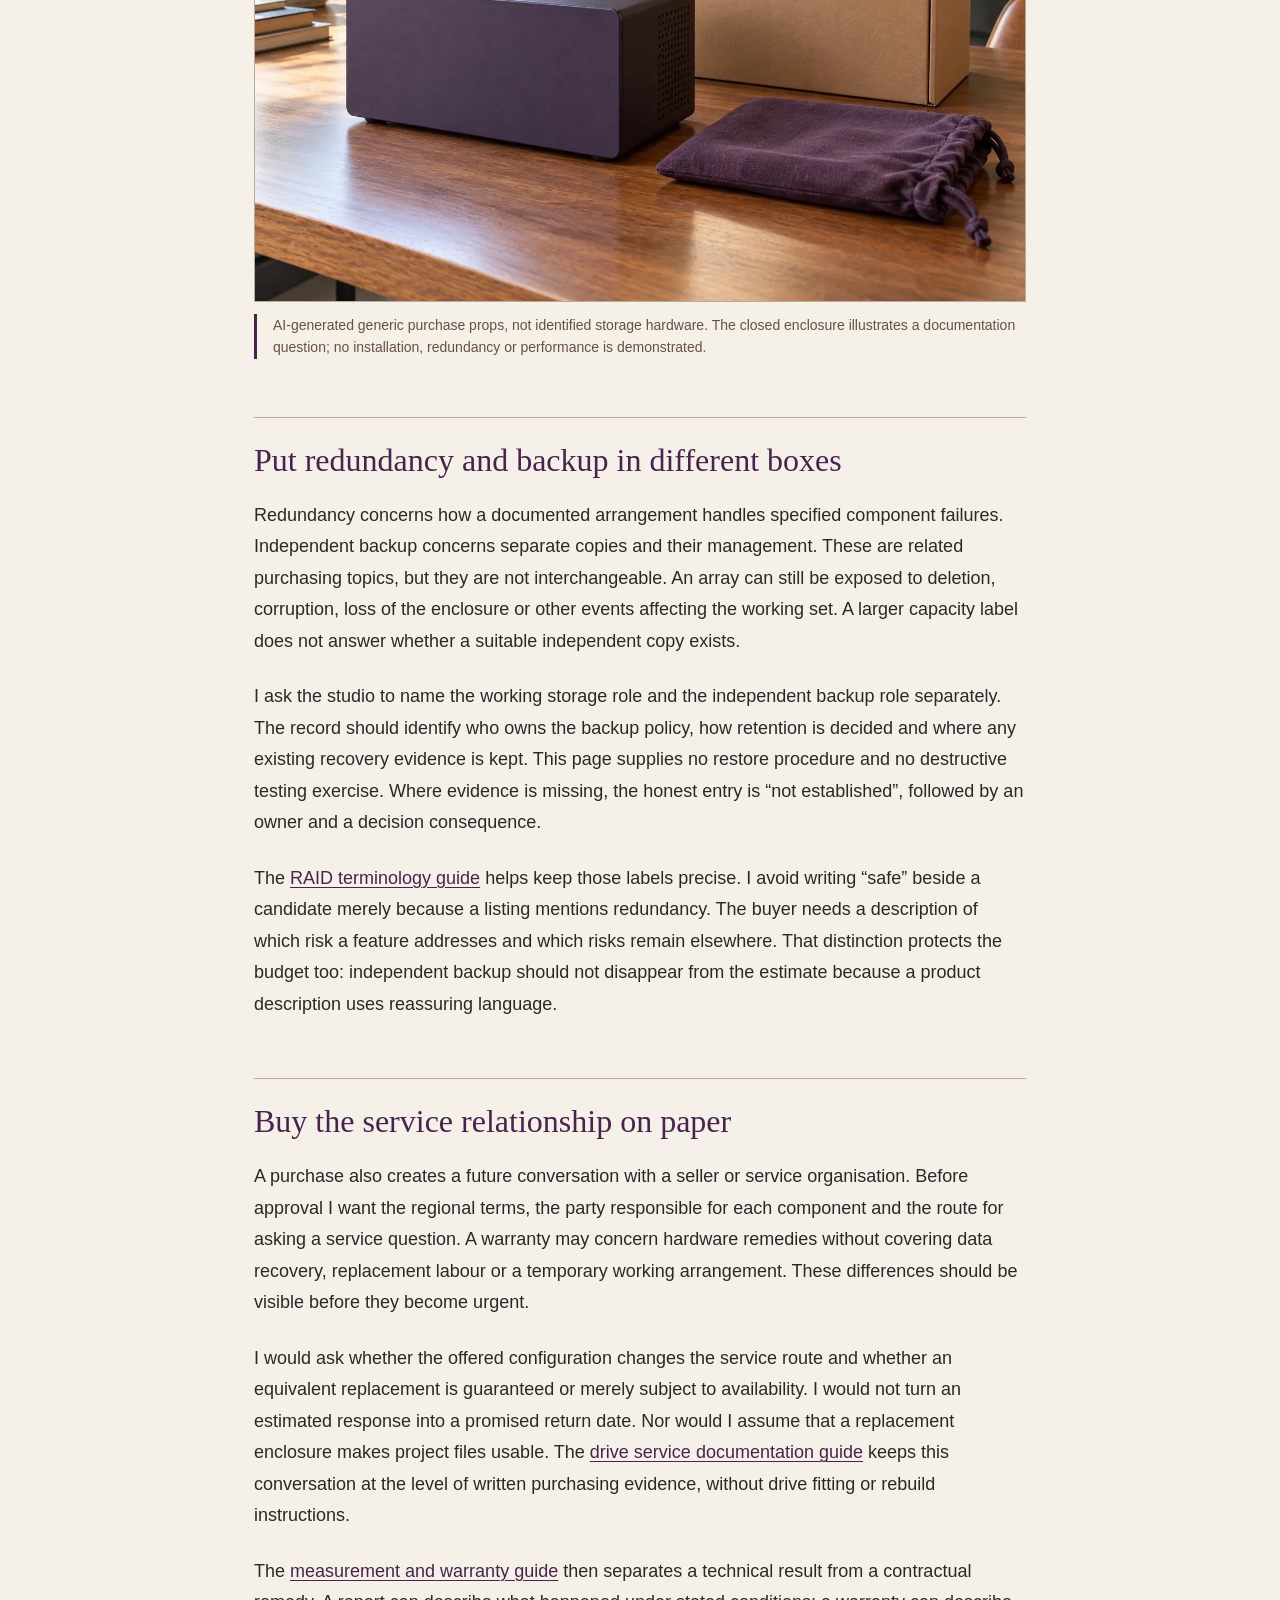
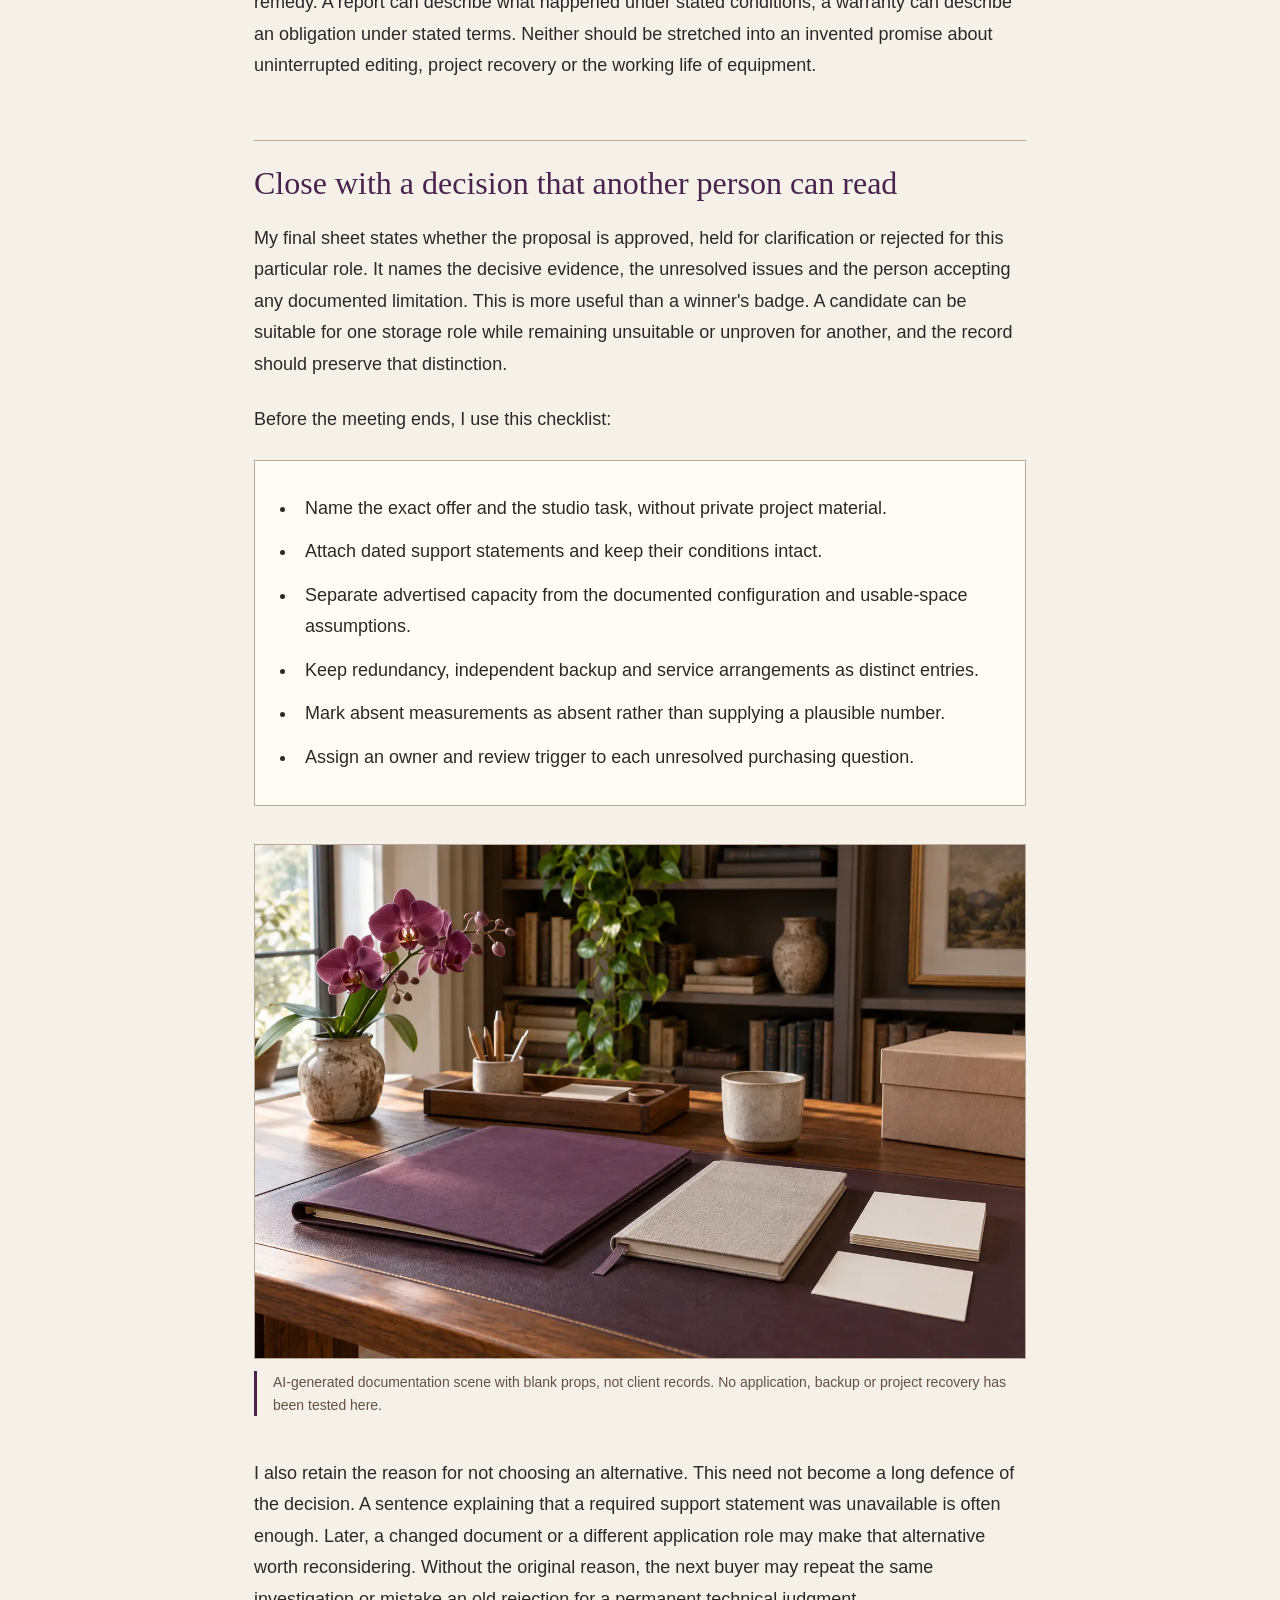
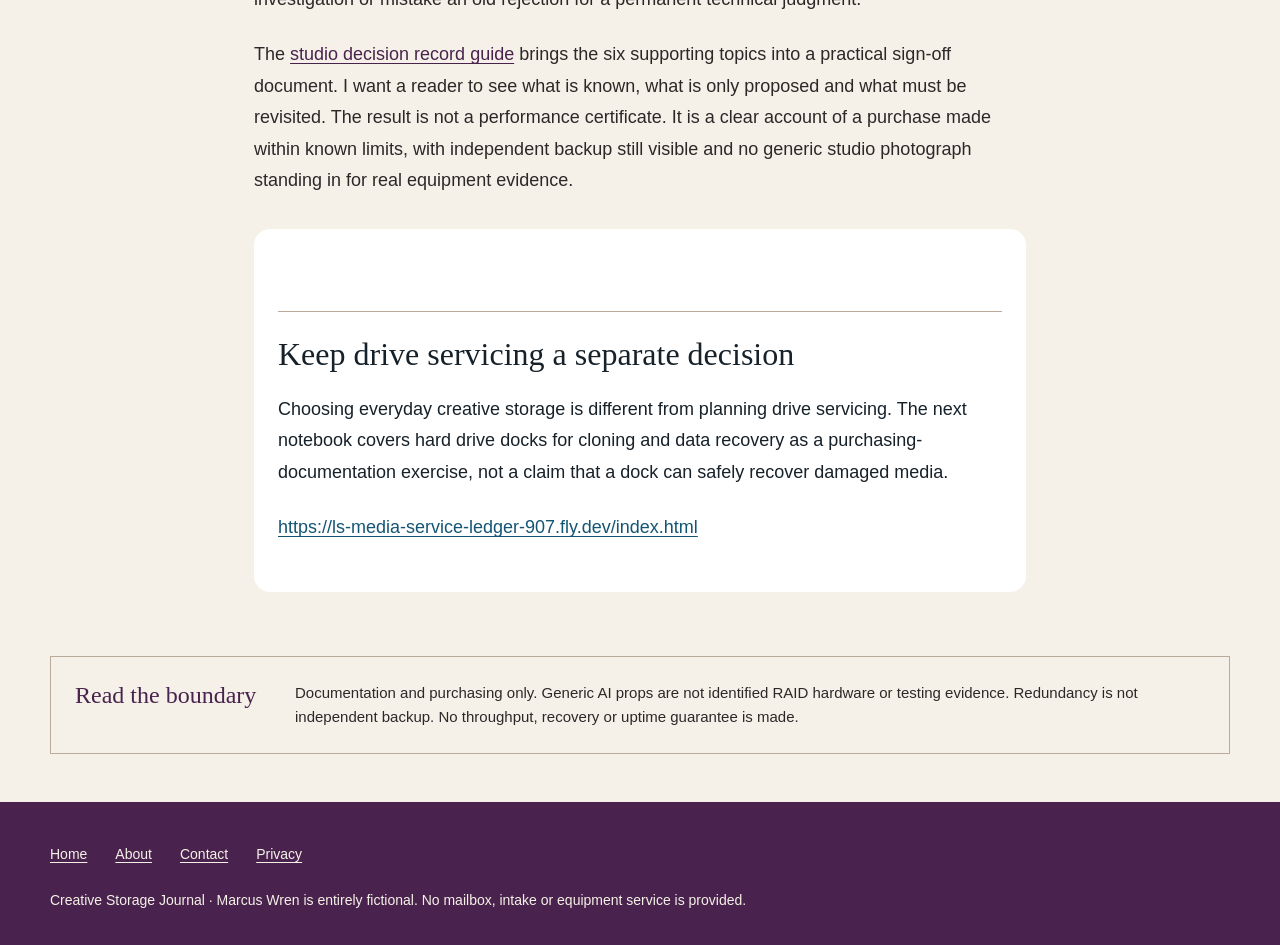
==== commit beff93ed: "Refresh office guide introduction, date and next reading link" ====
--- a/docs/index.html
+++ b/docs/index.html
@@ -7,15 +7,18 @@
 <meta property="og:url" content="https://armaragex.github.io/creative-storage-journal-row906/index.html"><meta property="og:type" content="article">
 <meta property="og:site_name" content="Creative Storage Journal"><meta property="og:image" content="https://armaragex.github.io/creative-storage-journal-row906/assets/studio-storage-purchase-dossier.webp">
 <meta property="og:image:alt" content="AI-generated studio planning scene with a generic closed enclosure, blank paper cards, closed notebook, folders and sealed carton.">
-<script type="application/ld+json">{"@context": "https://schema.org", "@type": "Article", "author": {"@type": "Person", "description": "Entirely fictional editorial voice; no tested equipment experience claimed.", "name": "Marcus Wren"}, "dateModified": "2026-10-24", "datePublished": "2026-10-24", "description": "A documentation-first studio storage purchase: record workflows, support, backup responsibilities, service terms and the limits of available evidence.", "headline": "A creative storage purchase needs a workflow record, not a RAID promise", "isPartOf": {"@type": "WebSite", "name": "Creative Storage Journal", "url": "https://armaragex.github.io/creative-storage-journal-row906/index.html"}, "mainEntityOfPage": "https://armaragex.github.io/creative-storage-journal-row906/index.html", "name": "A creative storage purchase needs a workflow record, not a RAID promise", "url": "https://armaragex.github.io/creative-storage-journal-row906/index.html"}</script>
-<script defer src="assets/site.js"></script></head>
+<script type="application/ld+json">{"@context":"https://schema.org","@type":"Article","author":{"@type":"Person","description":"Entirely fictional editorial voice; no tested equipment experience claimed.","name":"Marcus Wren"},"dateModified":"2026-10-31T03:26:37Z","datePublished":"2026-10-24","description":"A documentation-first studio storage purchase: record workflows, support, backup responsibilities, service terms and the limits of available evidence.","headline":"A creative storage purchase needs a workflow record, not a RAID promise","isPartOf":{"@type":"WebSite","name":"Creative Storage Journal","url":"https://armaragex.github.io/creative-storage-journal-row906/index.html"},"mainEntityOfPage":"https://armaragex.github.io/creative-storage-journal-row906/index.html","name":"A creative storage purchase needs a workflow record, not a RAID promise","url":"https://armaragex.github.io/creative-storage-journal-row906/index.html"}</script>
+<script defer src="assets/site.js"></script>
+<meta property="article:modified_time" content="2026-10-31T03:26:37Z">
+</head>
 <body data-page="index"><a class="skip" href="#main">Skip to main content</a>
 <header class="masthead"><div class="mast-row"><a class="brand" href="index.html">Creative Storage Journal<small>A studio purchasing ledger</small></a>
 <div class="guide-toggle"><button type="button" aria-controls="guide-panel" aria-expanded="false">Guides <span aria-hidden="true">+</span></button></div></div>
 <nav id="guide-panel" aria-label="Six purchasing guides" hidden><ol><li><a href="record-creative-applications-and-project-workflows.html">Record creative applications and project workflows</a></li><li><a href="read-exact-host-and-application-support-documents.html">Read exact host and application support documents</a></li><li><a href="separate-raid-terminology-from-independent-backup.html">Separate RAID terminology from independent backup</a></li><li><a href="document-drive-service-and-replacement-support.html">Document drive service and replacement support</a></li><li><a href="compare-measured-evidence-scope-and-warranty-terms.html">Compare measured evidence scope and warranty terms</a></li><li><a href="prepare-a-studio-purchasing-decision-record.html">Prepare a studio purchasing decision record</a></li></ol></nav></header>
 <main id="main" tabindex="-1"><header class="page-head"><p class="issue">Purchasing notes / Studio ledger</p><h1>A creative storage purchase needs a workflow record, not a RAID promise</h1>
+<p class="article-refreshed" style="font-size:.95rem;opacity:1;display:table;max-width:100%;padding:.2rem .5rem;border-radius:.35rem;background:#fff;color:#172129;overflow-wrap:anywhere">Last updated: <time datetime="2026-10-31T03:26:37Z">31 October 2026</time></p>
 <p class="byline">Marcus Wren · entirely fictional editor · <time datetime="2026-10-24">2026-10-24</time></p></header>
-<article class="article-body"><p>I start a storage purchase with the work that must remain understandable after the shopping conversation ends. A large enclosure on a desk can look reassuring, but its appearance cannot tell me whether an application supports it, whether the proposed capacity is usable, or whether an independent backup exists. My first deliverable is therefore a purchasing record. It joins the proposed equipment to named tasks, dated documents, unanswered questions and a person who can decide what happens next.</p>
+<article class="article-body"><p>A desktop RAID shortlist should begin with the creative work it must support: application requirements, working capacity, collaboration arrangements and an independent backup plan. Put those needs beside dated vendor documents and name the person responsible for unresolved compatibility questions. An enclosure's appearance or advertised speed cannot establish a suitable workflow. This purchasing journal helps organize that evidence without claiming measured throughput, tested recovery, or protection against every way a studio can lose files.</p>
 <p>This journal is a documentation exercise, not a device review or a laboratory report. Marcus Wren is an entirely fictional editorial voice. No enclosure shown here identifies tested RAID hardware. I have no measured throughput, recovery result or uptime evidence to offer. I can, however, make a shortlist harder to misunderstand, which is often the most useful first step in a studio purchase.</p>
 <h2>Start with a shortlist, then ask for its missing evidence</h2>
 <p>A product roundup can introduce the language used in the market. I would read this <a href="https://lestallion.com/blogs/product-reviews/best-desktop-raid-storage-for-creative-workstations">desktop RAID storage purchasing overview</a> as a starting list of claims to investigate, not as proof that any listed configuration suits a particular studio. A description of capacity, connection speed or protection needs a matching document and a clearly stated scope before it becomes a reason to spend money.</p>
@@ -60,6 +63,7 @@
 <figure><img src="assets/workflow-support-record-folders.webp" alt="AI-generated documentation desk with a closed orchid folder, notebook, blank cards, ceramic cup, stationery tray and sealed carton." width="1400" height="933" loading="lazy" decoding="async"><figcaption>AI-generated documentation scene with blank props, not client records. No application, backup or project recovery has been tested here.</figcaption></figure>
 
 <p>I also retain the reason for not choosing an alternative. This need not become a long defence of the decision. A sentence explaining that a required support statement was unavailable is often enough. Later, a changed document or a different application role may make that alternative worth reconsidering. Without the original reason, the next buyer may repeat the same investigation or mistake an old rejection for a permanent technical judgment.</p>
-<p>The <a href="prepare-a-studio-purchasing-decision-record.html">studio decision record guide</a> brings the six supporting topics into a practical sign-off document. I want a reader to see what is known, what is only proposed and what must be revisited. The result is not a performance certificate. It is a clear account of a purchase made within known limits, with independent backup still visible and no generic studio photograph standing in for real equipment evidence.</p></article>
+<p>The <a href="prepare-a-studio-purchasing-decision-record.html">studio decision record guide</a> brings the six supporting topics into a practical sign-off document. I want a reader to see what is known, what is only proposed and what must be revisited. The result is not a performance certificate. It is a clear account of a purchase made within known limits, with independent backup still visible and no generic studio photograph standing in for real equipment evidence.</p><section class="cross-link-forward" style="margin-top:2rem;background:#fff;color:#172129;padding:1.5rem;border-radius:1rem"><h2 style="color:#172129">Keep drive servicing a separate decision</h2><p style="color:#172129">Choosing everyday creative storage is different from planning drive servicing. The next notebook covers hard drive docks for cloning and data recovery as a purchasing-documentation exercise, not a claim that a dock can safely recover damaged media.</p><p style="color:#172129"><a href="https://ls-media-service-ledger-907.fly.dev/index.html" style="overflow-wrap:anywhere;word-break:break-word;color:#145575">https://ls-media-service-ledger-907.fly.dev/index.html</a></p></section>
+</article>
 <aside class="reading-note"><strong>Read the boundary</strong><p>Documentation and purchasing only. Generic AI props are not identified RAID hardware or testing evidence. Redundancy is not independent backup. No throughput, recovery or uptime guarantee is made.</p></aside></main>
 <footer class="footer"><nav aria-label="Publication"><a href="index.html">Home</a><a href="about.html">About</a><a href="contact.html">Contact</a><a href="privacy.html">Privacy</a></nav><p>Creative Storage Journal · Marcus Wren is entirely fictional. No mailbox, intake or equipment service is provided.</p></footer></body></html>
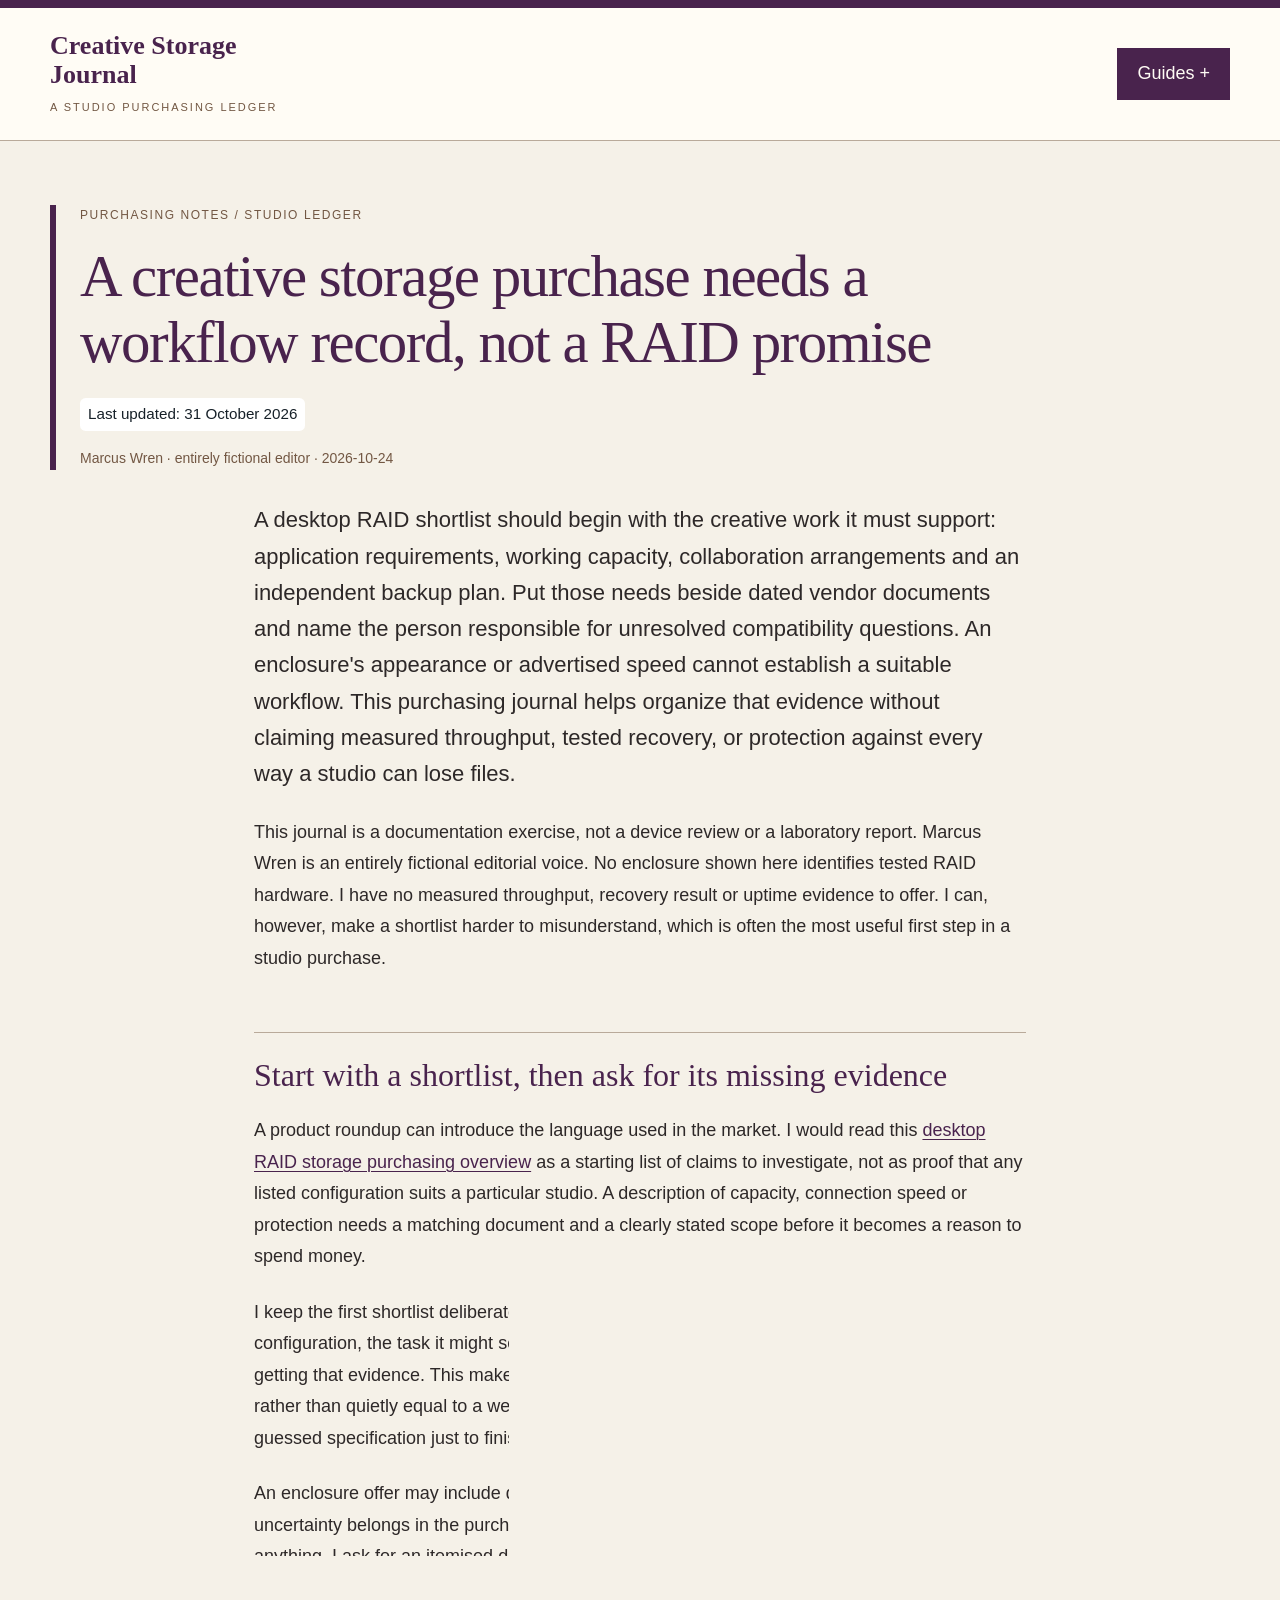
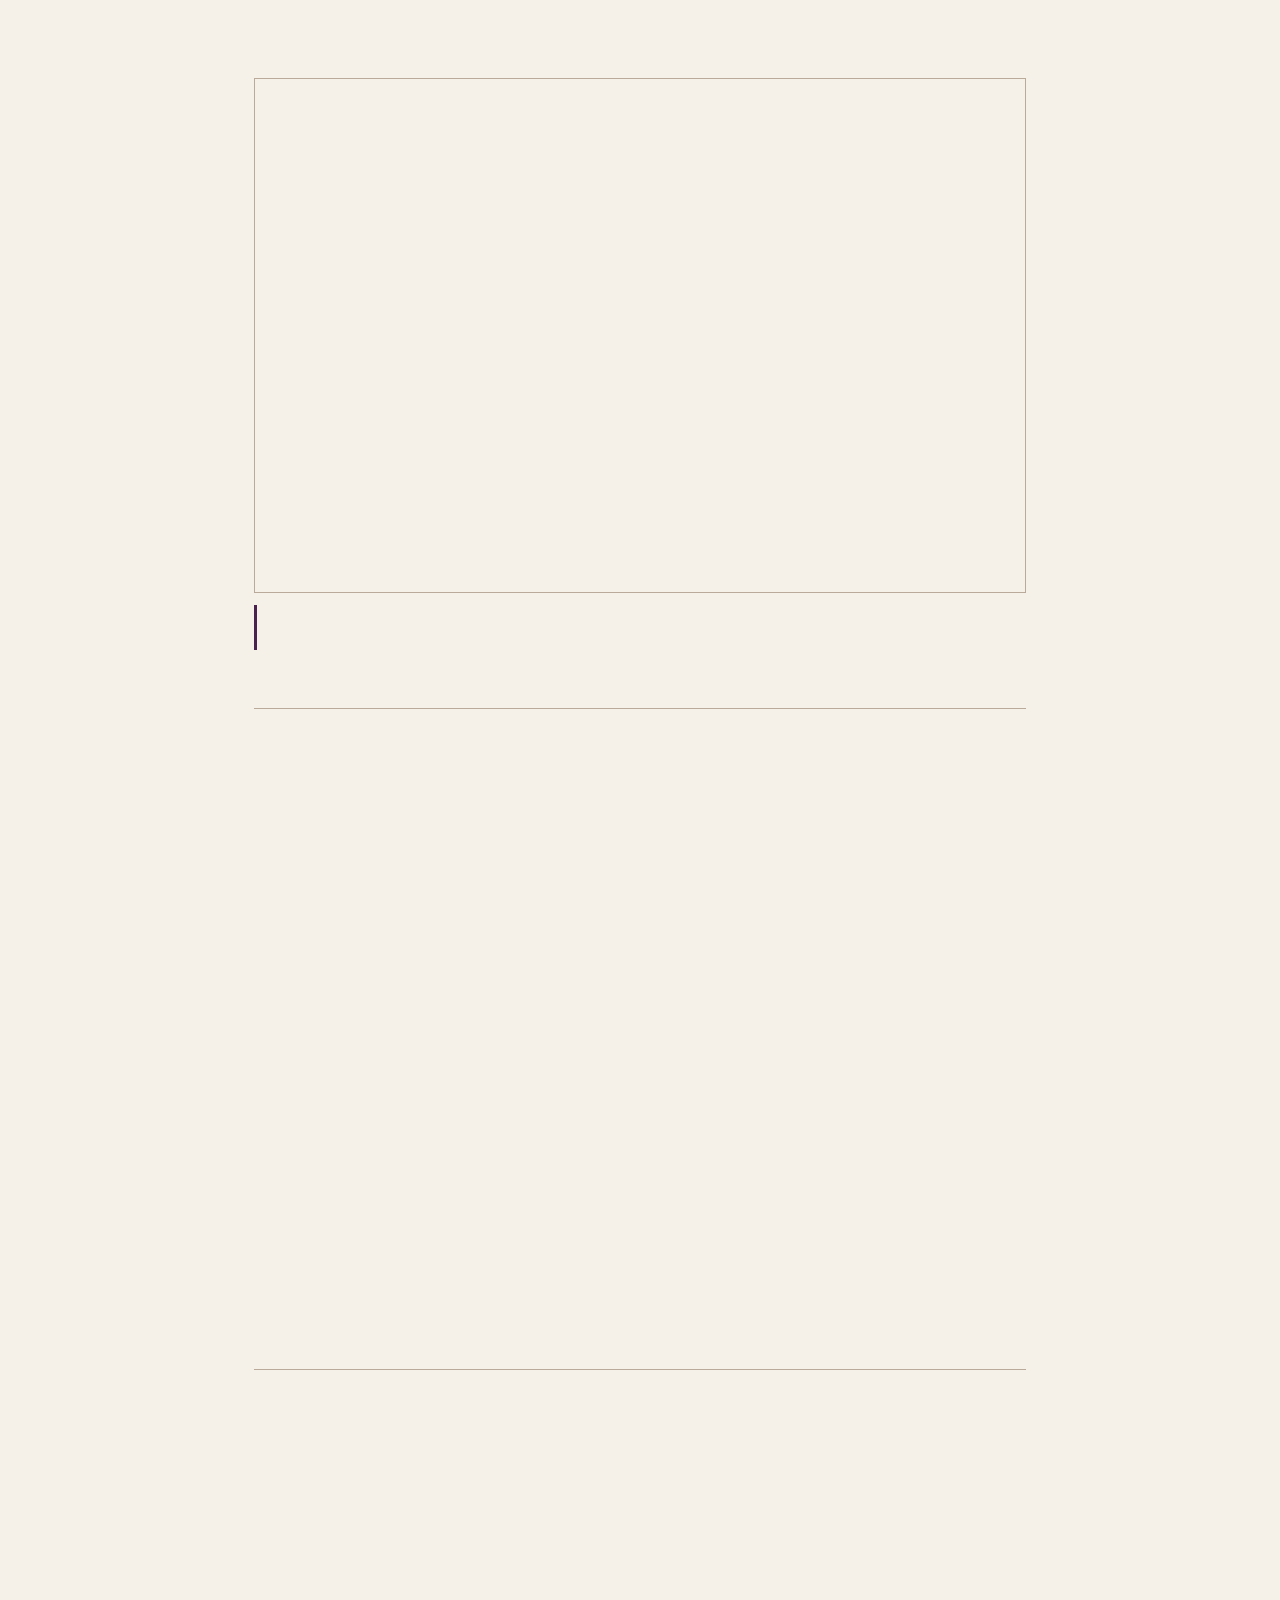
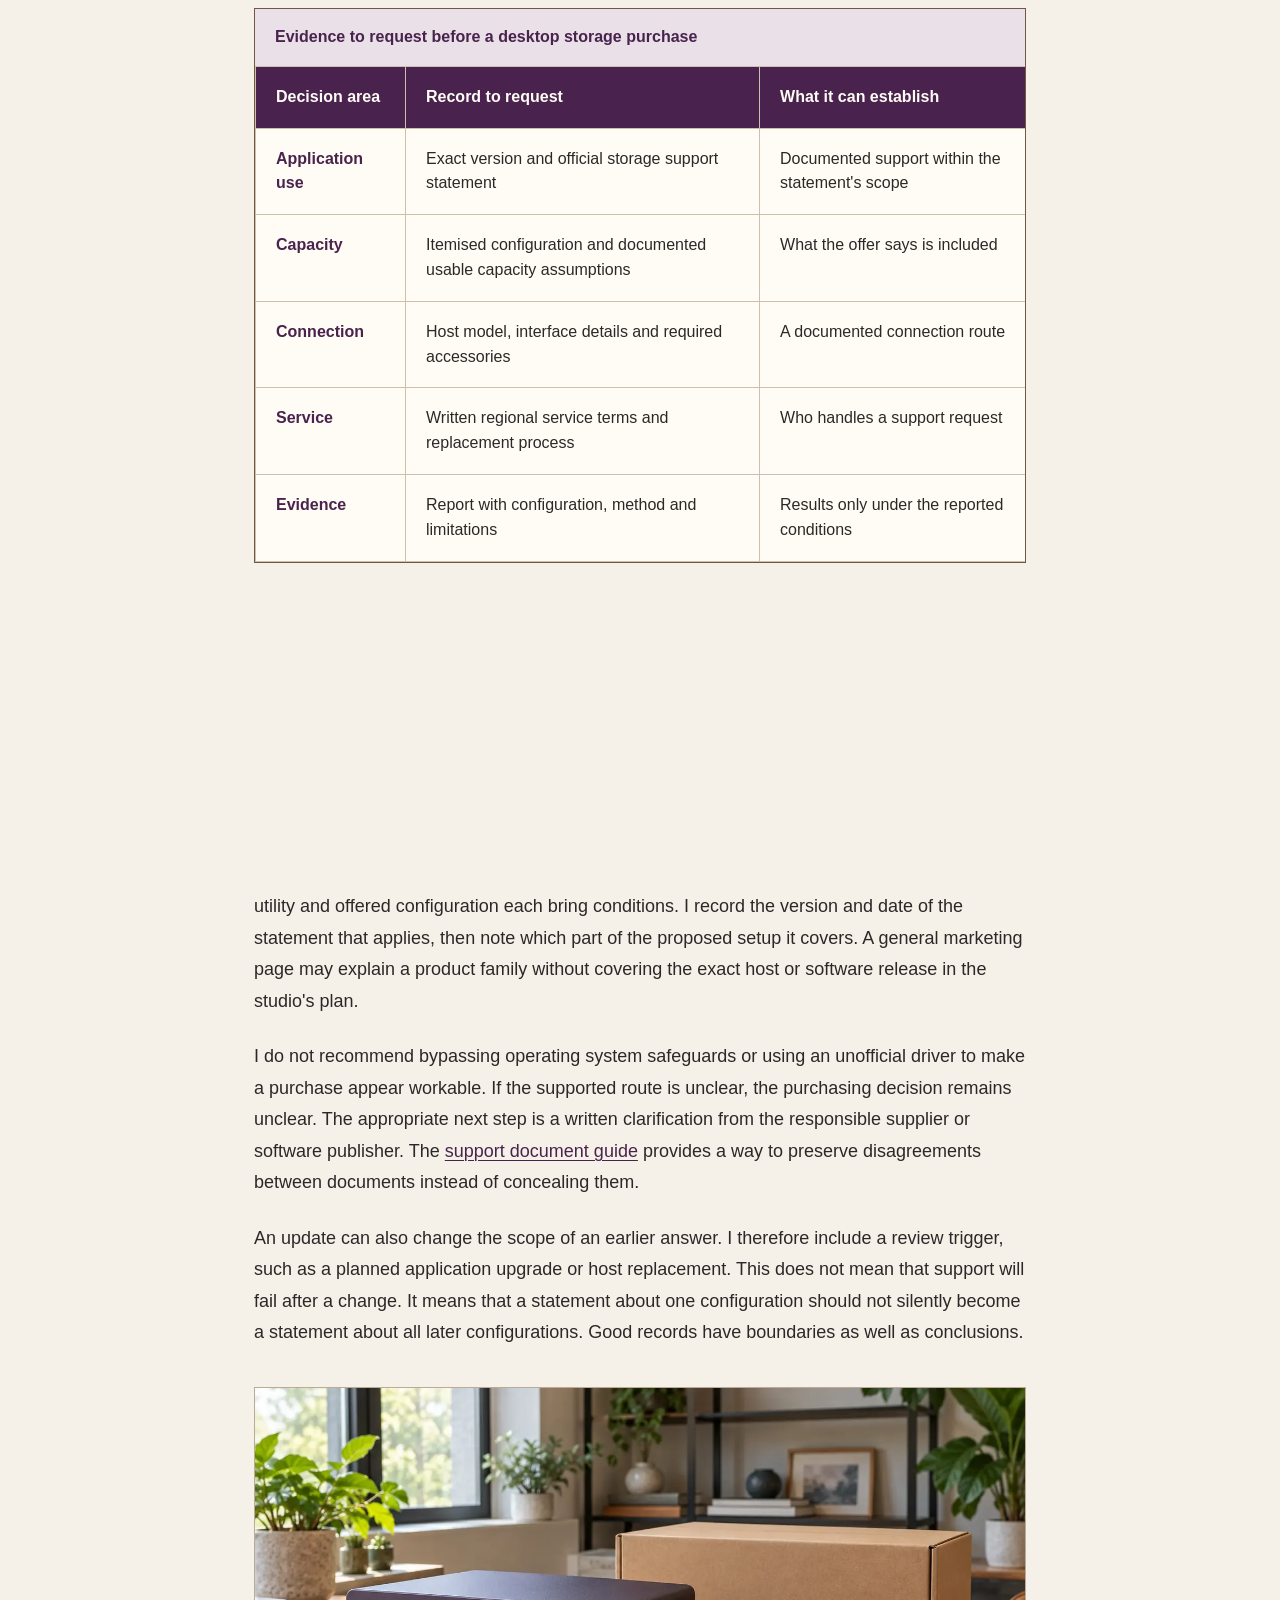
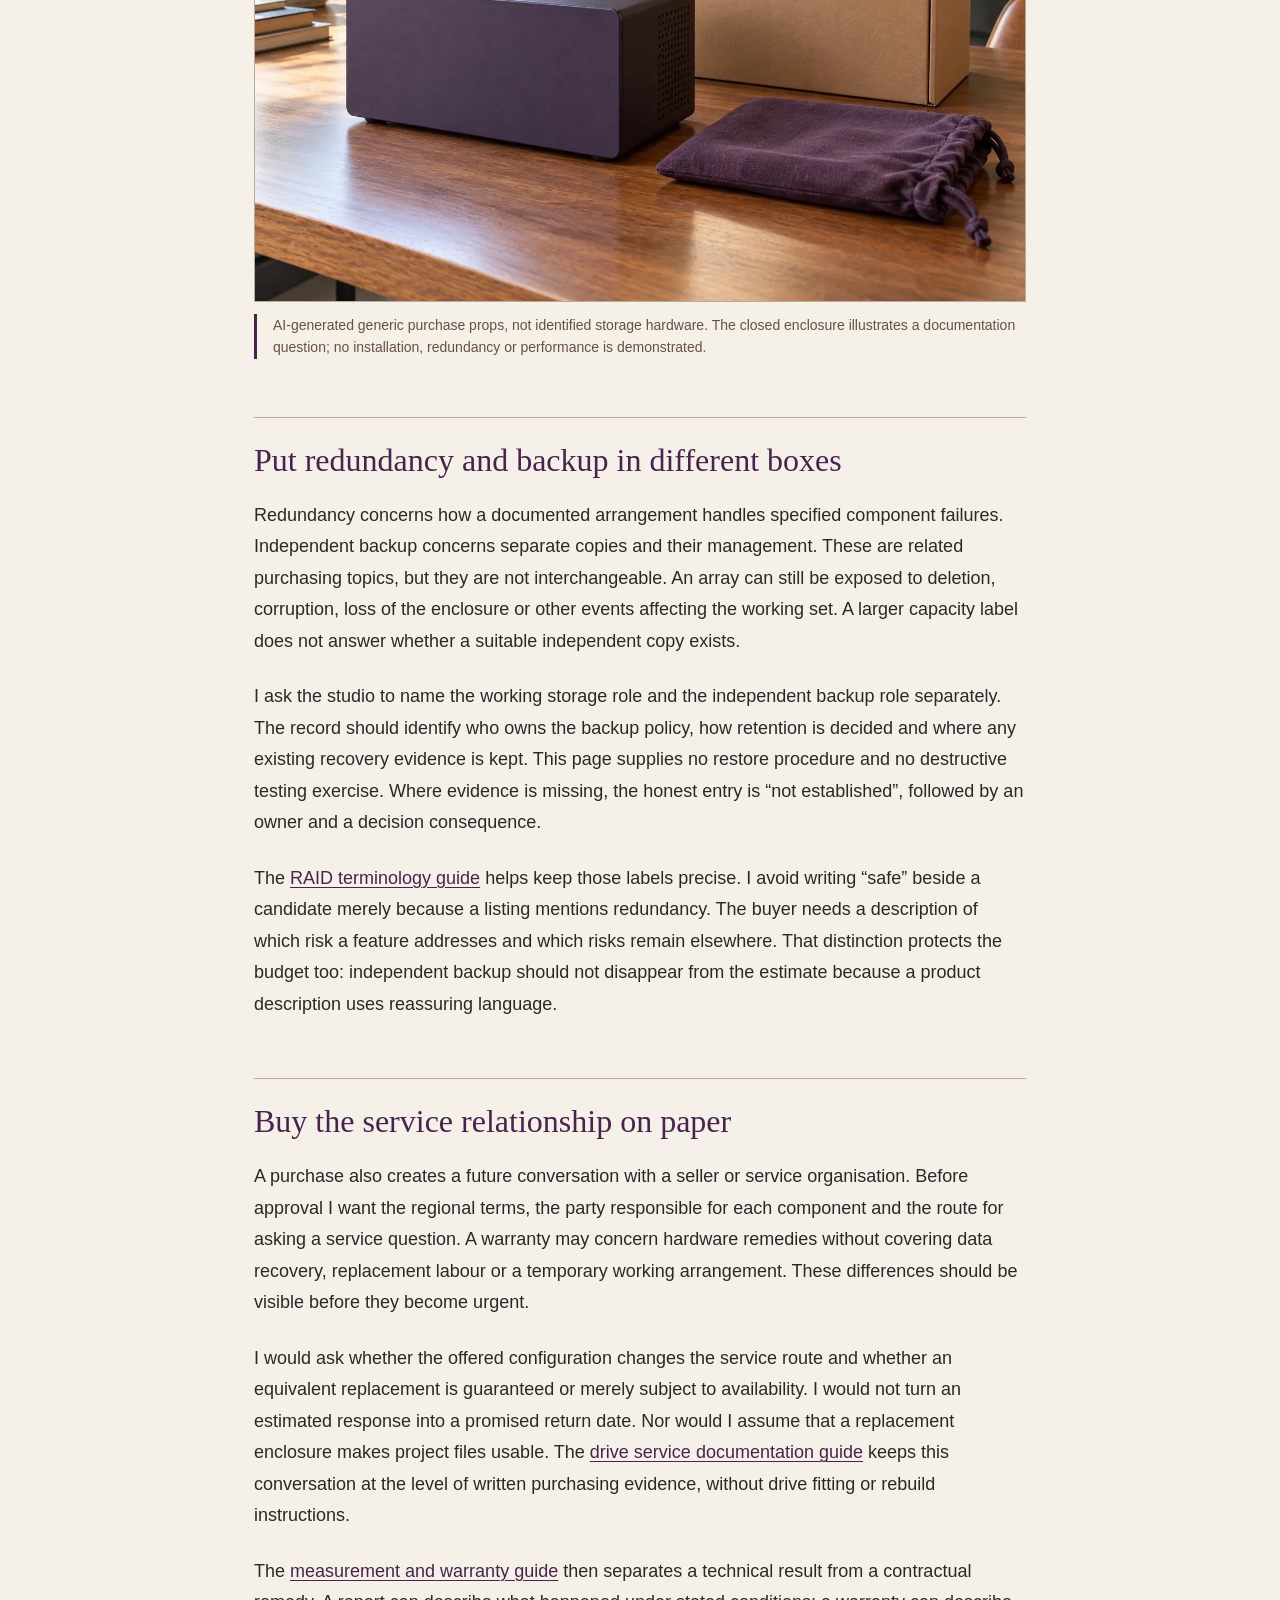
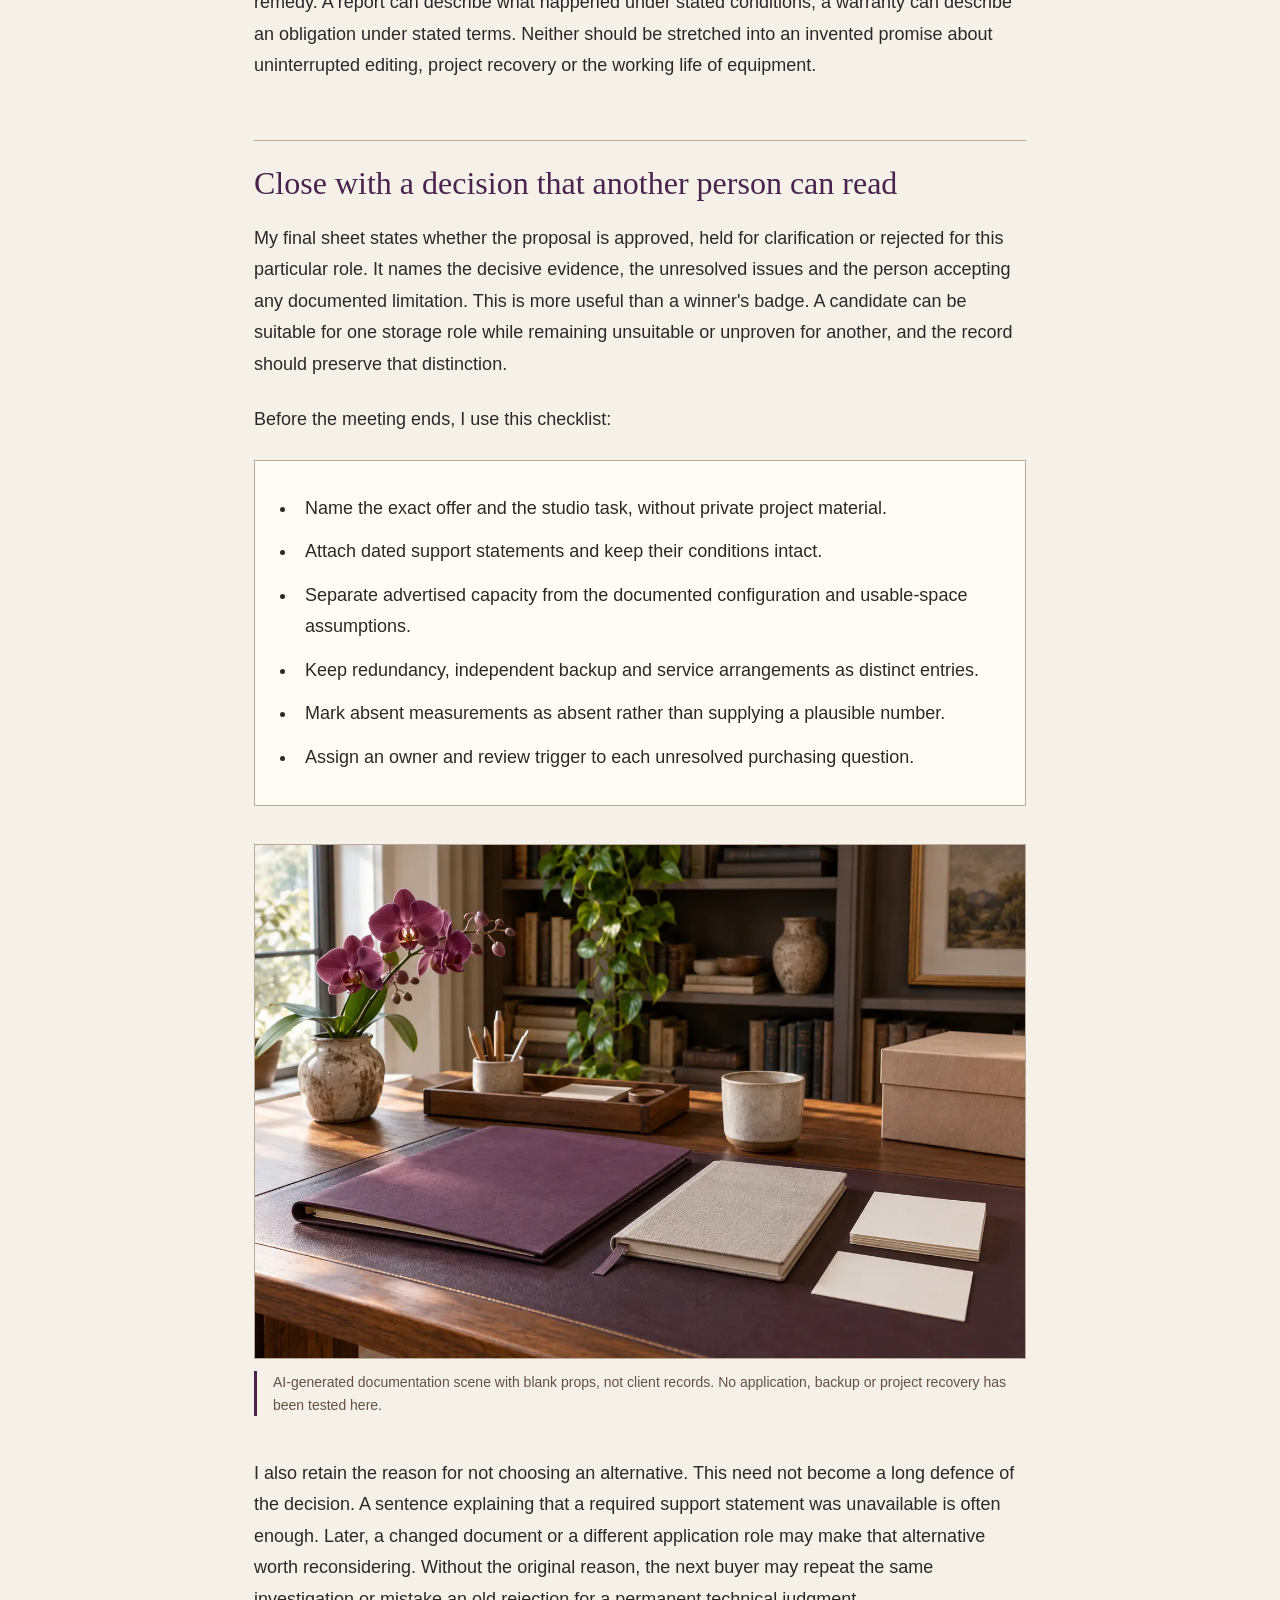
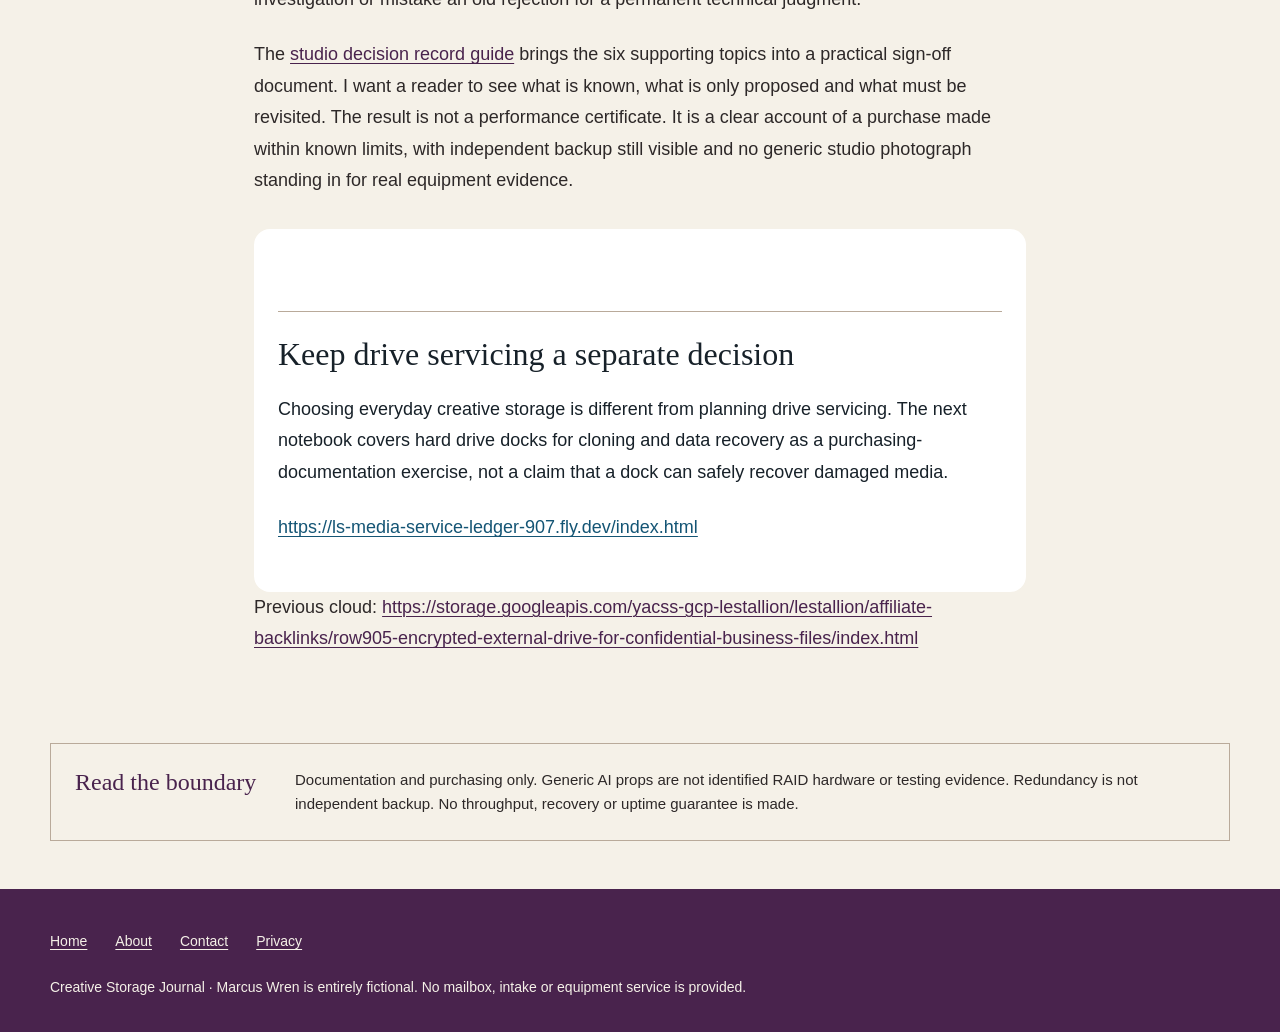
==== commit 829ba833: "Add previous-cloud backlink" ====
--- a/docs/index.html
+++ b/docs/index.html
@@ -64,6 +64,7 @@
 
 <p>I also retain the reason for not choosing an alternative. This need not become a long defence of the decision. A sentence explaining that a required support statement was unavailable is often enough. Later, a changed document or a different application role may make that alternative worth reconsidering. Without the original reason, the next buyer may repeat the same investigation or mistake an old rejection for a permanent technical judgment.</p>
 <p>The <a href="prepare-a-studio-purchasing-decision-record.html">studio decision record guide</a> brings the six supporting topics into a practical sign-off document. I want a reader to see what is known, what is only proposed and what must be revisited. The result is not a performance certificate. It is a clear account of a purchase made within known limits, with independent backup still visible and no generic studio photograph standing in for real equipment evidence.</p><section class="cross-link-forward" style="margin-top:2rem;background:#fff;color:#172129;padding:1.5rem;border-radius:1rem"><h2 style="color:#172129">Keep drive servicing a separate decision</h2><p style="color:#172129">Choosing everyday creative storage is different from planning drive servicing. The next notebook covers hard drive docks for cloning and data recovery as a purchasing-documentation exercise, not a claim that a dock can safely recover damaged media.</p><p style="color:#172129"><a href="https://ls-media-service-ledger-907.fly.dev/index.html" style="overflow-wrap:anywhere;word-break:break-word;color:#145575">https://ls-media-service-ledger-907.fly.dev/index.html</a></p></section>
+<p class="previous-cloud-link" style="overflow-wrap:anywhere">Previous cloud: <a href="https://storage.googleapis.com/yacss-gcp-lestallion/lestallion/affiliate-backlinks/row905-encrypted-external-drive-for-confidential-business-files/index.html" style="overflow-wrap:anywhere">https://storage.googleapis.com/yacss-gcp-lestallion/lestallion/affiliate-backlinks/row905-encrypted-external-drive-for-confidential-business-files/index.html</a></p>
 </article>
 <aside class="reading-note"><strong>Read the boundary</strong><p>Documentation and purchasing only. Generic AI props are not identified RAID hardware or testing evidence. Redundancy is not independent backup. No throughput, recovery or uptime guarantee is made.</p></aside></main>
 <footer class="footer"><nav aria-label="Publication"><a href="index.html">Home</a><a href="about.html">About</a><a href="contact.html">Contact</a><a href="privacy.html">Privacy</a></nav><p>Creative Storage Journal · Marcus Wren is entirely fictional. No mailbox, intake or equipment service is provided.</p></footer></body></html>
